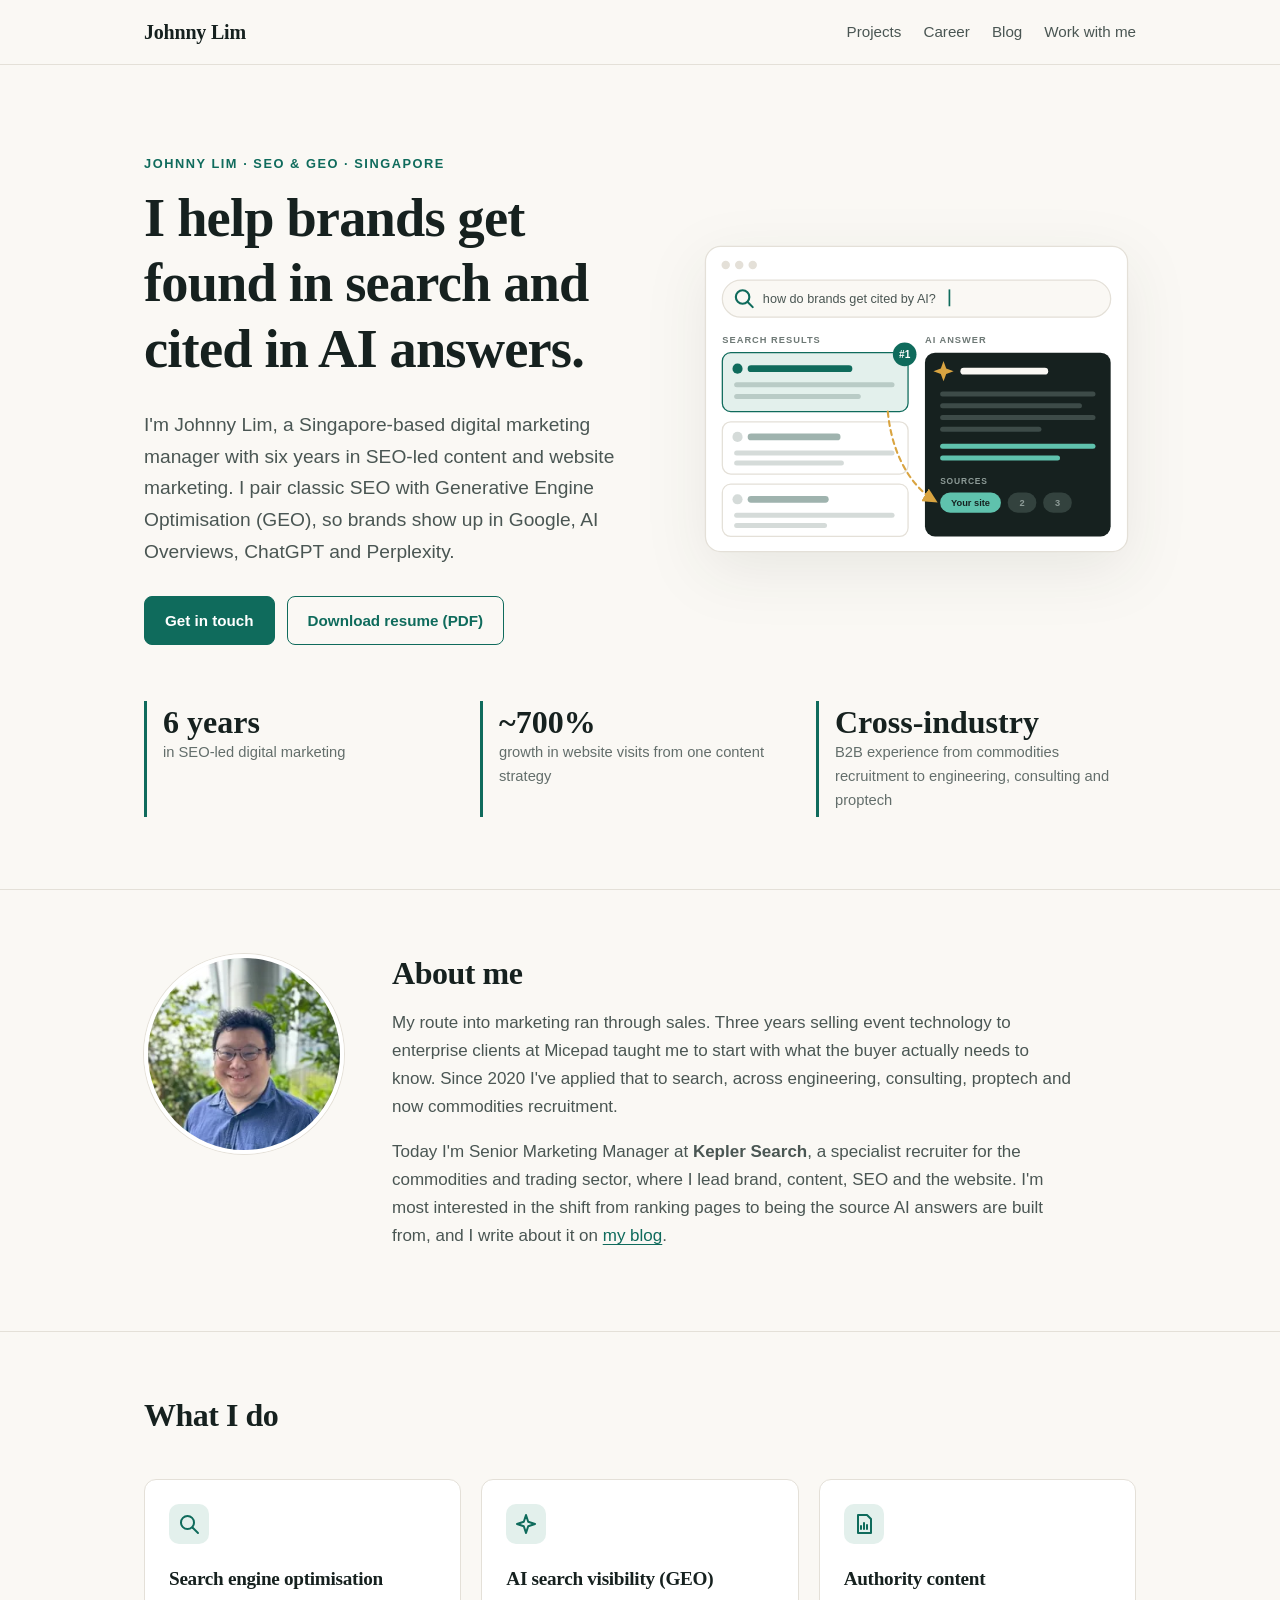
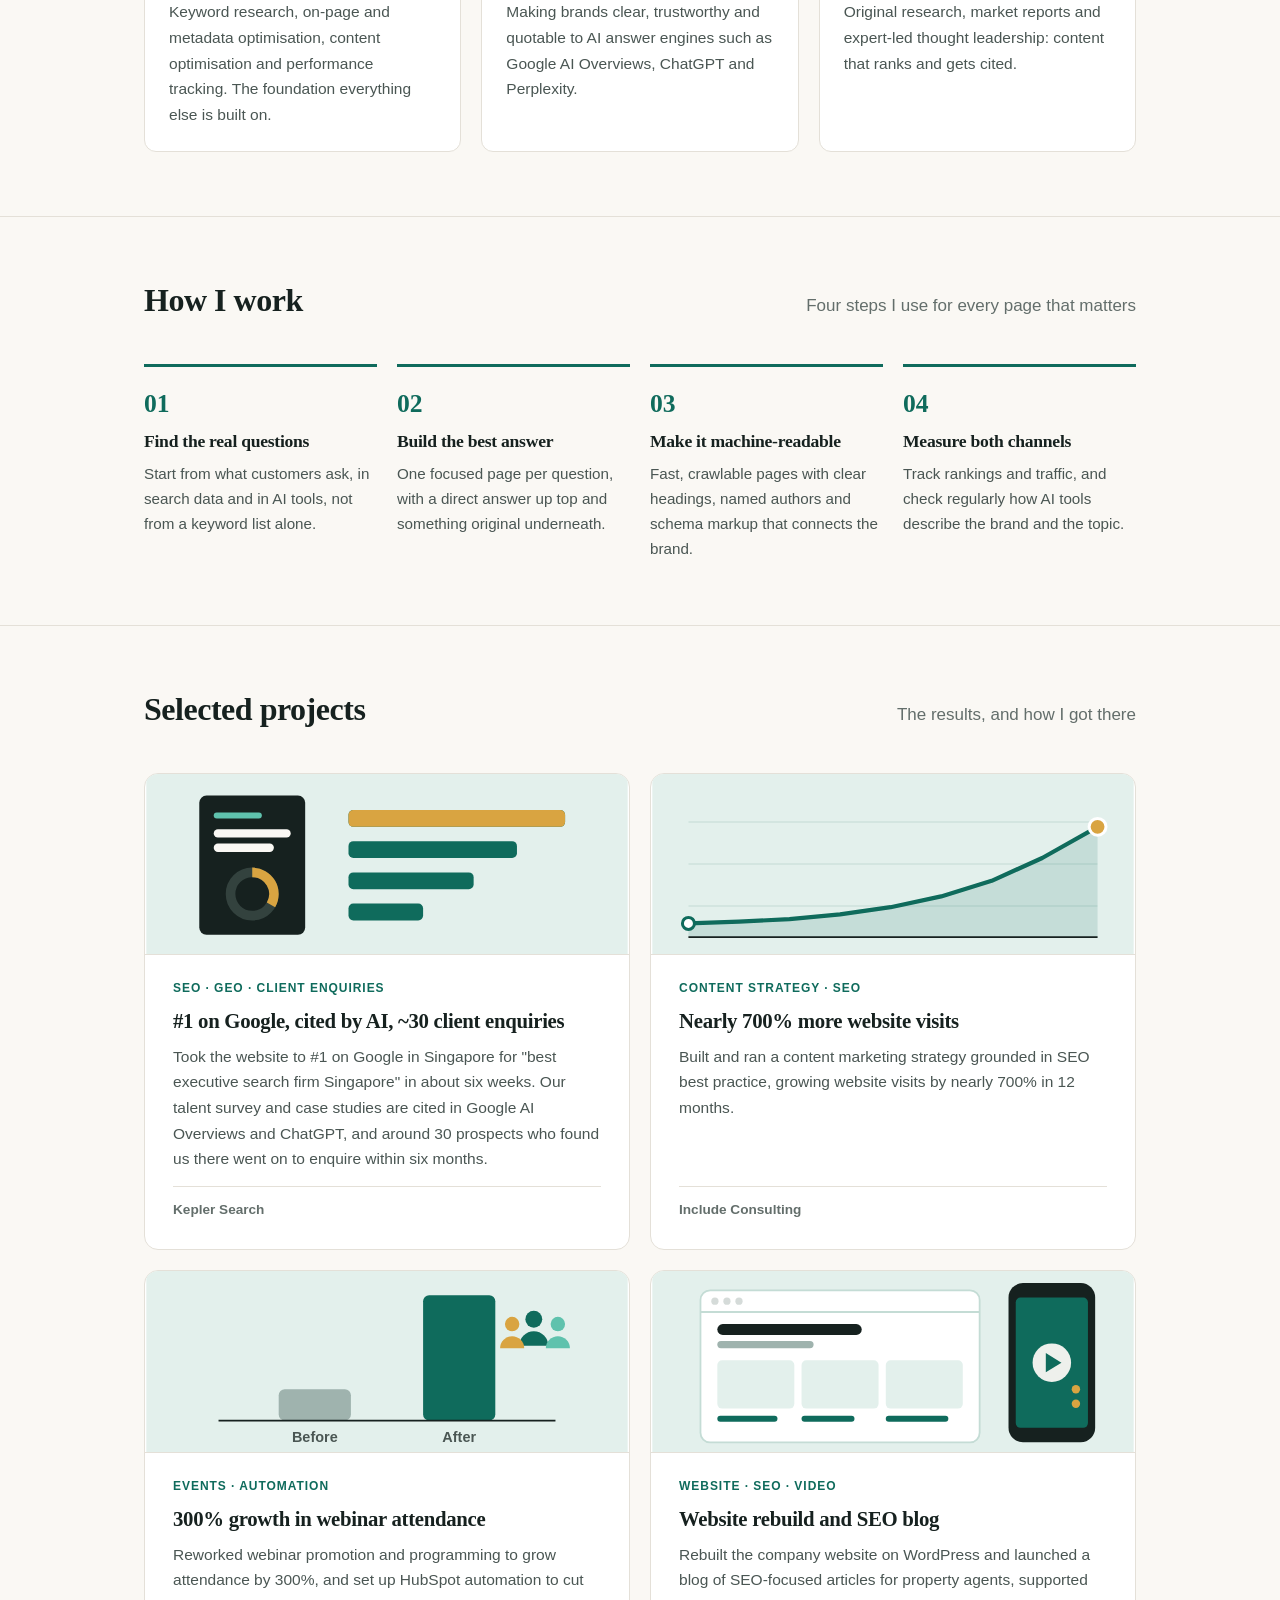
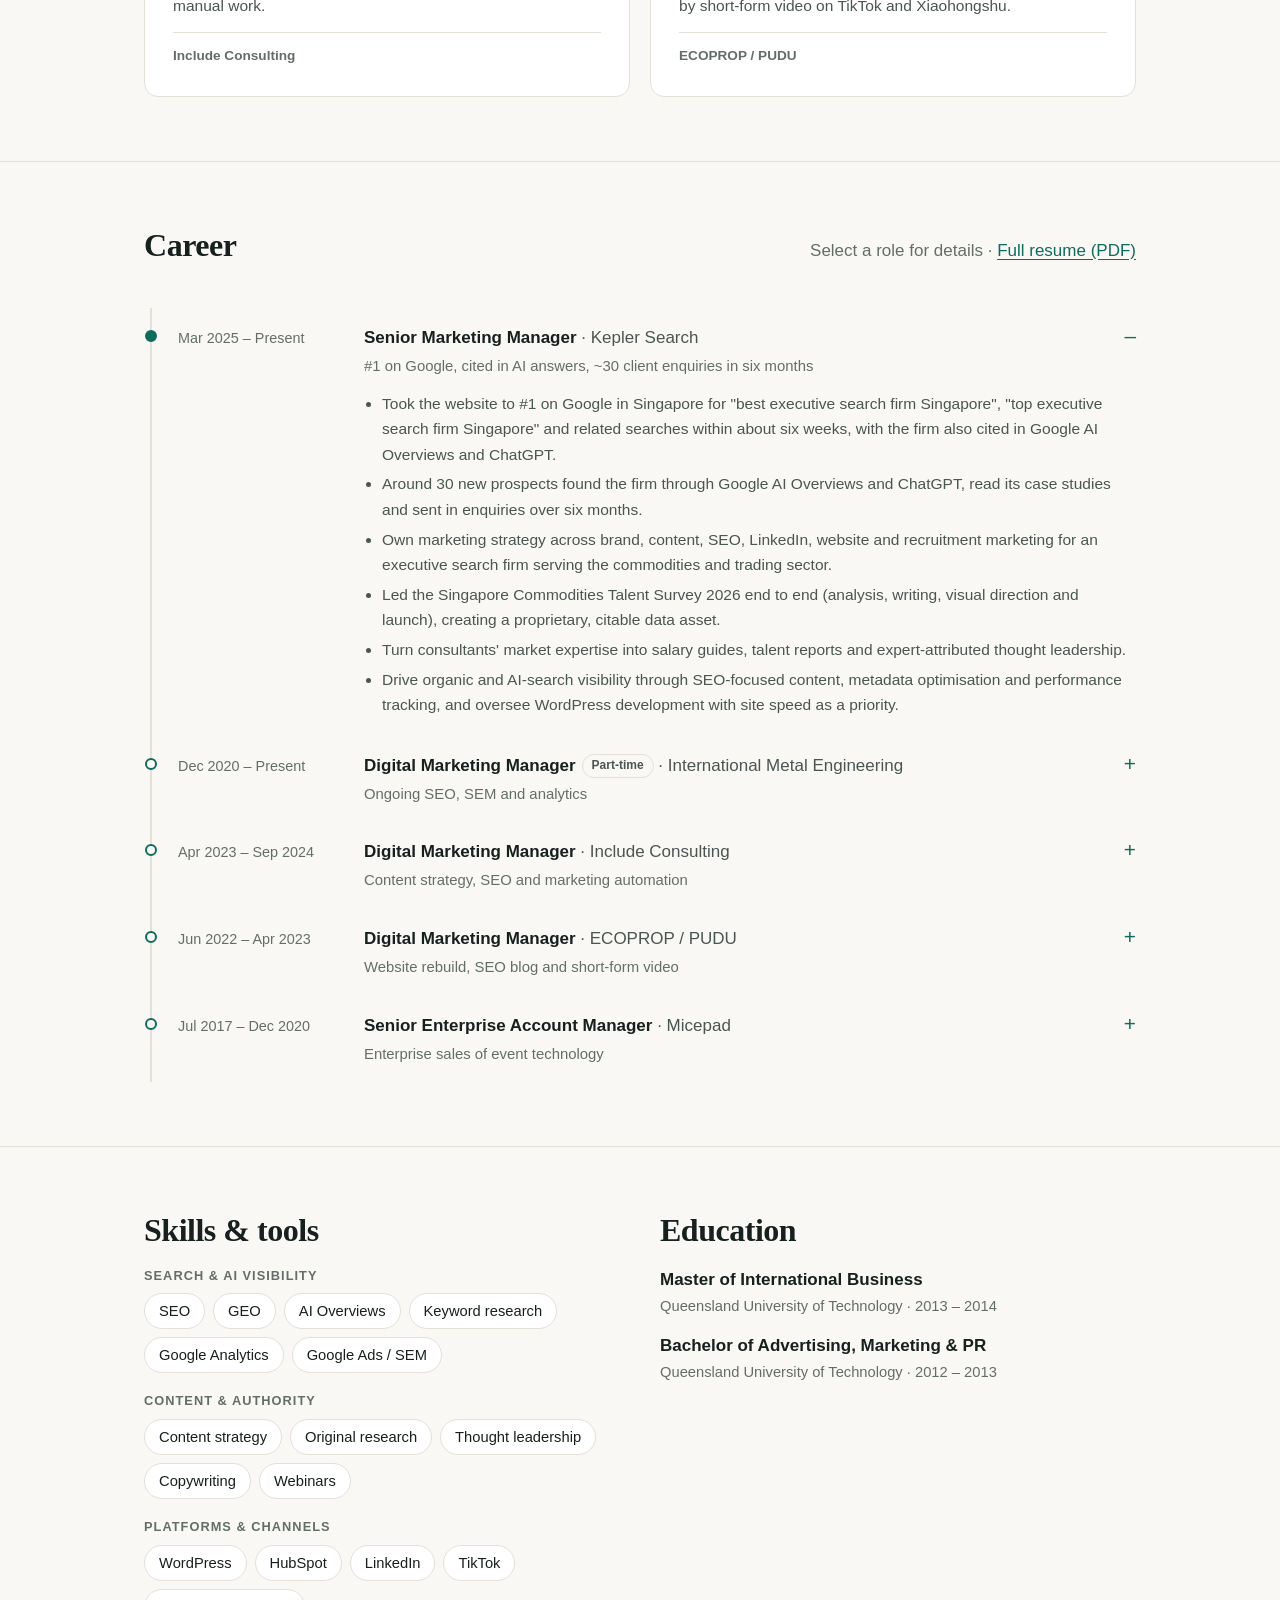
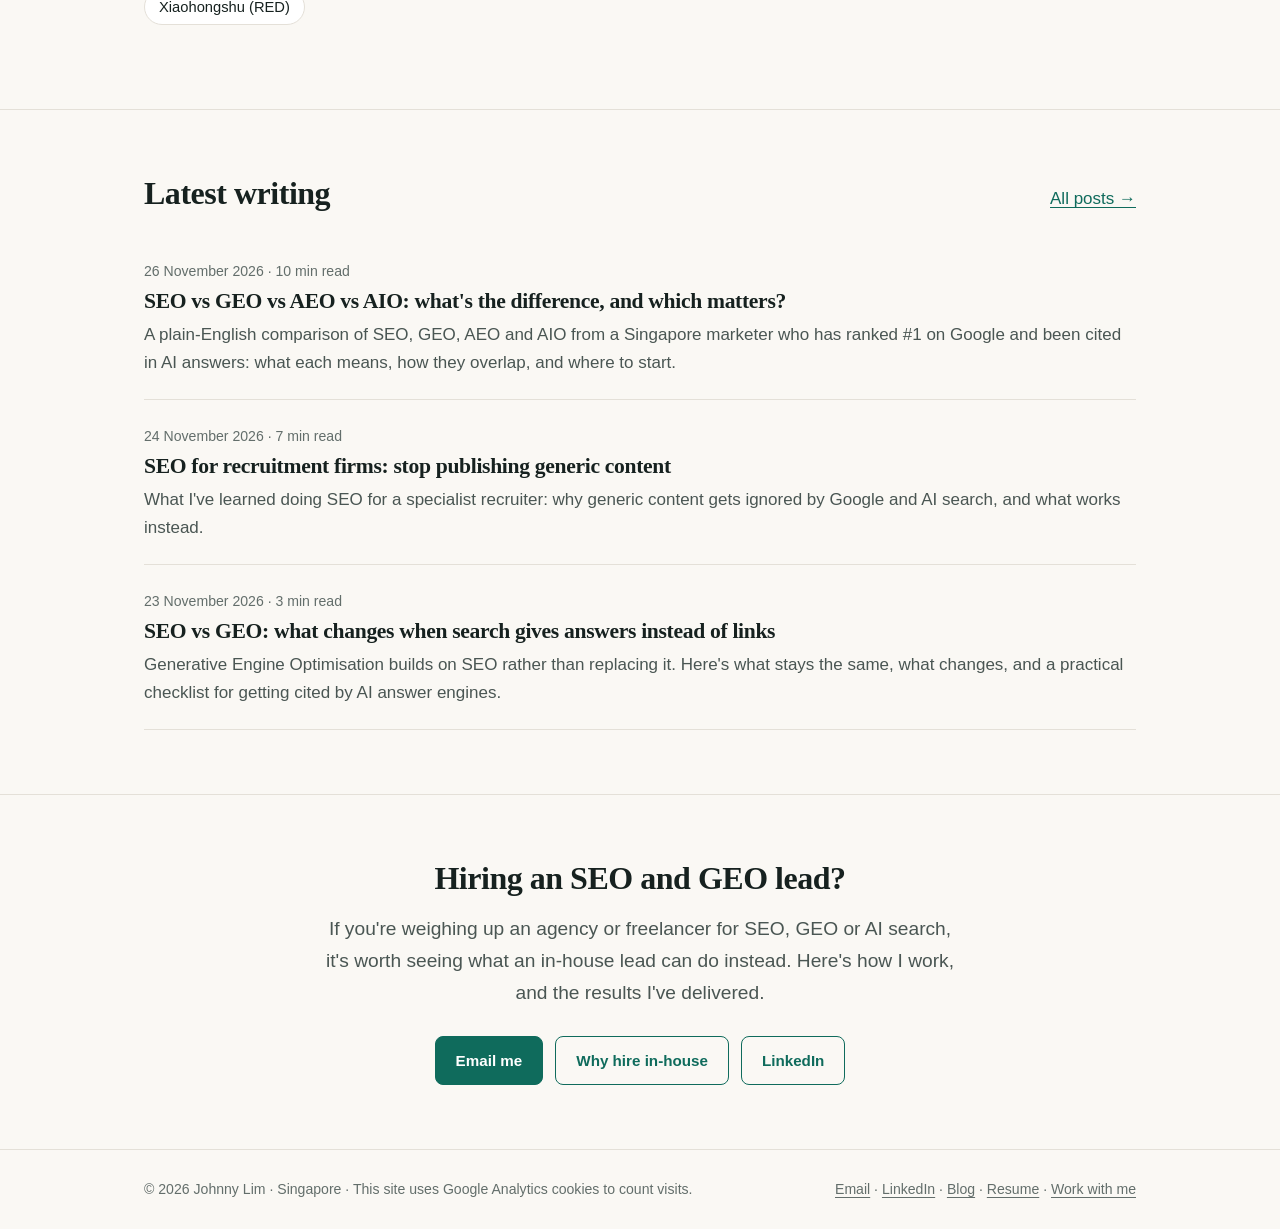
==== index.html @ 2b45eb6f "Say 'website' instead of 'homepage' for the #1 ranking result Home (Selected projects card and Keple" ====
<!doctype html>
<html lang="en-SG">
<head>
<meta charset="utf-8">
<meta name="google-site-verification" content="Oqvjl5OxRUbCCMYR-ha3i_yuzgqDjtYHIVOAgyw3mAI">
<meta name="viewport" content="width=device-width, initial-scale=1">
<title>Johnny Lim – SEO &amp; GEO Marketing Manager, Singapore</title>
<meta name="description" content="Johnny Lim is a Singapore-based digital marketing manager specialising in SEO and Generative Engine Optimisation (GEO) – helping brands get found in Google and cited by AI answer engines.">
<link rel="canonical" href="https://johnnylimsg.github.io/">
<meta name="author" content="Johnny Lim">
<meta property="og:type" content="website">
<meta property="og:title" content="Johnny Lim – SEO &amp; GEO Marketing Manager, Singapore">
<meta property="og:description" content="Johnny Lim is a Singapore-based digital marketing manager specialising in SEO and Generative Engine Optimisation (GEO) – helping brands get found in Google and cited by AI answer engines.">
<meta property="og:url" content="https://johnnylimsg.github.io/">
<meta property="og:image" content="https://johnnylimsg.github.io/assets/og-image.png">
<meta property="og:site_name" content="Johnny Lim">
<meta name="twitter:card" content="summary_large_image">
<link rel="icon" href="assets/favicon.svg" type="image/svg+xml">
<link rel="stylesheet" href="assets/styles.css">
<script async src="https://www.googletagmanager.com/gtag/js?id=G-6NB24EQ7NC"></script>
<script>
  window.dataLayer = window.dataLayer || [];
  function gtag(){dataLayer.push(arguments);}
  gtag('js', new Date());
  gtag('config', 'G-6NB24EQ7NC');
</script>
<script type="application/ld+json">{
 "@context": "https://schema.org",
 "@type": "WebSite",
 "@id": "https://johnnylimsg.github.io/#website",
 "url": "https://johnnylimsg.github.io/",
 "name": "Johnny Lim",
 "publisher": {
  "@id": "https://johnnylimsg.github.io/#person"
 },
 "inLanguage": "en-SG"
}</script>
<script type="application/ld+json">{
 "@context": "https://schema.org",
 "@type": "ProfilePage",
 "@id": "https://johnnylimsg.github.io/#profilepage",
 "url": "https://johnnylimsg.github.io/",
 "name": "Johnny Lim – SEO & GEO Marketing Manager, Singapore",
 "dateCreated": "2026-11-23T09:00:00+08:00",
 "dateModified": "2026-11-26T16:18:25+08:00",
 "mainEntity": {
  "@type": "Person",
  "@id": "https://johnnylimsg.github.io/#person",
  "name": "Johnny Lim",
  "url": "https://johnnylimsg.github.io/",
  "email": "mailto:yuantenglim@gmail.com",
  "image": "https://johnnylimsg.github.io/assets/img/johnny-lim.jpg",
  "jobTitle": "Senior Marketing Manager",
  "description": "Singapore-based digital marketing manager specialising in SEO and Generative Engine Optimisation (GEO), helping brands rank in Google and get cited in AI answers.",
  "worksFor": {
   "@type": "Organization",
   "name": "Kepler Search"
  },
  "address": {
   "@type": "PostalAddress",
   "addressLocality": "Singapore",
   "addressCountry": "SG"
  },
  "alumniOf": {
   "@type": "CollegeOrUniversity",
   "name": "Queensland University of Technology"
  },
  "knowsAbout": [
   "Search engine optimisation",
   "Generative Engine Optimisation (GEO)",
   "Answer Engine Optimisation (AEO)",
   "AI search optimisation (AIO)",
   "Google AI Overviews",
   "Digital marketing",
   "Content strategy",
   "Original research",
   "Technical SEO",
   "WordPress",
   "HubSpot",
   "Google Ads"
  ],
  "sameAs": [
   "https://www.linkedin.com/in/johnny-lim-58348558/"
  ],
  "hasOccupation": {
   "@type": "Occupation",
   "name": "Digital Marketing Manager (SEO and GEO)",
   "occupationLocation": {
    "@type": "Country",
    "name": "Singapore"
   },
   "skills": "SEO, GEO, AEO, AI search visibility, content strategy, technical SEO"
  }
 }
}</script>
</head>
<body>
<a class="skip" href="#main">Skip to content</a>
<header class="site-header">
 <div class="wrap">
  <a class="brand" href="./">Johnny Lim</a>
  <nav class="nav" aria-label="Main">
   <a href="./#work">Projects</a>
   <a href="./#experience">Career</a>
   <a href="blog/">Blog</a>
   <a href="hire/">Work with me</a>
  </nav>
 </div>
</header>
<main id="main">
<div class="hero">
 <div class="wrap hero-grid">
  <div>
   <p class="eyebrow">Johnny Lim · SEO &amp; GEO · Singapore</p>
   <h1>I help brands get found in search and cited in AI answers.</h1>
   <p class="lede">I'm Johnny Lim, a Singapore-based digital marketing manager with six years in SEO-led content and website marketing. I pair classic SEO with Generative Engine Optimisation (GEO), so brands show up in Google, AI Overviews, ChatGPT and Perplexity.</p>
   <div class="actions">
    <a class="btn primary" href="mailto:yuantenglim@gmail.com">Get in touch</a>
    <a class="btn" href="assets/Johnny_Lim_Resume.pdf">Download resume (PDF)</a>
   </div>
  </div>
  <figure class="hero-art">
   <img src="assets/img/hero-search-to-answer.svg" width="520" height="382" fetchpriority="high" alt="Illustration: a page ranked first in search results is also cited as a source in an AI-generated answer.">
  </figure>
 </div>
 <div class="wrap">
  <dl class="stats">
   <div class="stat"><dt>6 years</dt><dd>in SEO-led digital marketing</dd></div>
   <div class="stat"><dt>~700%</dt><dd>growth in website visits from one content strategy</dd></div>
   <div class="stat"><dt>Cross-industry</dt><dd>B2B experience from commodities recruitment to engineering, consulting and proptech</dd></div>
  </dl>
 </div>
</div>

<section id="about">
 <div class="wrap about">
  <picture>
   <source srcset="assets/img/johnny-lim-224.webp 224w, assets/img/johnny-lim.webp 320w" sizes="(max-width: 800px) 112px, 200px" type="image/webp">
   <img class="about-photo" src="assets/img/johnny-lim.jpg" srcset="assets/img/johnny-lim-224.jpg 224w, assets/img/johnny-lim.jpg 320w" sizes="(max-width: 800px) 112px, 200px" width="320" height="320" loading="lazy" alt="Johnny Lim, digital marketing manager, in Singapore">
  </picture>
  <div>
   <h2>About me</h2>
   <p>My route into marketing ran through sales. Three years selling event technology to enterprise clients at Micepad taught me to start with what the buyer actually needs to know. Since 2020 I've applied that to search, across engineering, consulting, proptech and now commodities recruitment.</p>
   <p>Today I'm Senior Marketing Manager at <strong>Kepler Search</strong>, a specialist recruiter for the commodities and trading sector, where I lead brand, content, SEO and the website. I'm most interested in the shift from ranking pages to being the source AI answers are built from, and I write about it on <a href="blog/">my blog</a>.</p>
  </div>
 </div>
</section>

<section id="what-i-do">
 <div class="wrap">
  <div class="section-head"><h2>What I do</h2></div>
  <div class="cards">
   <div class="card">
    <svg class="icon" viewBox="0 0 24 24" aria-hidden="true"><circle cx="10.5" cy="10.5" r="6.5"/><path d="M15.5 15.5 21 21"/></svg>
    <h3>Search engine optimisation</h3><p>Keyword research, on-page and metadata optimisation, content optimisation and performance tracking. The foundation everything else is built on.</p></div>
   <div class="card">
    <svg class="icon" viewBox="0 0 24 24" aria-hidden="true"><path d="M12 3l2.2 6.8L21 12l-6.8 2.2L12 21l-2.2-6.8L3 12l6.8-2.2z"/></svg>
    <h3>AI search visibility (GEO)</h3><p>Making brands clear, trustworthy and quotable to AI answer engines such as Google AI Overviews, ChatGPT and Perplexity.</p></div>
   <div class="card">
    <svg class="icon" viewBox="0 0 24 24" aria-hidden="true"><path d="M6 3h9l4 4v14H6z"/><path d="M9 17v-3M12 17v-6M15 17v-4"/></svg>
    <h3>Authority content</h3><p>Original research, market reports and expert-led thought leadership: content that ranks and gets cited.</p></div>
  </div>
 </div>
</section>

<section id="approach">
 <div class="wrap">
  <div class="section-head"><h2>How I work</h2><p>Four steps I use for every page that matters</p></div>
  <ol class="steps">
   <li><h3>Find the real questions</h3><p>Start from what customers ask, in search data and in AI tools, not from a keyword list alone.</p></li>
   <li><h3>Build the best answer</h3><p>One focused page per question, with a direct answer up top and something original underneath.</p></li>
   <li><h3>Make it machine-readable</h3><p>Fast, crawlable pages with clear headings, named authors and schema markup that connects the brand.</p></li>
   <li><h3>Measure both channels</h3><p>Track rankings and traffic, and check regularly how AI tools describe the brand and the topic.</p></li>
  </ol>
 </div>
</section>

<section id="work">
 <div class="wrap">
  <div class="section-head"><h2>Selected projects</h2><p>The results, and how I got there</p></div>
  <div class="work-grid">
   <article class="work">
    <img class="work-art" src="assets/img/work-talent-survey.svg" width="400" height="150" loading="lazy" alt="A research report cover beside a bar chart of results.">
    <div class="work-body">
     <p class="work-tag">SEO · GEO · Client enquiries</p>
     <h3>#1 on Google, cited by AI, ~30 client enquiries</h3>
     <p>Took the website to #1 on Google in Singapore for "best executive search firm Singapore" in about six weeks. Our talent survey and case studies are cited in Google AI Overviews and ChatGPT, and around 30 prospects who found us there went on to enquire within six months.</p>
     <p class="work-org">Kepler Search</p>
    </div>
   </article>
   <article class="work">
    <img class="work-art" src="assets/img/work-traffic-growth.svg" width="400" height="150" loading="lazy" alt="Line chart of website visits rising about eightfold.">
    <div class="work-body">
     <p class="work-tag">Content strategy · SEO</p>
     <h3>Nearly 700% more website visits</h3>
     <p>Built and ran a content marketing strategy grounded in SEO best practice, growing website visits by nearly 700% in 12 months.</p>
     <p class="work-org">Include Consulting</p>
    </div>
   </article>
   <article class="work">
    <img class="work-art" src="assets/img/work-webinars.svg" width="400" height="150" loading="lazy" alt="Bar chart: webinar attendance after the changes is four times the starting level.">
    <div class="work-body">
     <p class="work-tag">Events · Automation</p>
     <h3>300% growth in webinar attendance</h3>
     <p>Reworked webinar promotion and programming to grow attendance by 300%, and set up HubSpot automation to cut manual work.</p>
     <p class="work-org">Include Consulting</p>
    </div>
   </article>
   <article class="work">
    <img class="work-art" src="assets/img/work-website-rebuild.svg" width="400" height="150" loading="lazy" alt="A rebuilt website with a blog grid, next to a phone playing a short-form video.">
    <div class="work-body">
     <p class="work-tag">Website · SEO · Video</p>
     <h3>Website rebuild and SEO blog</h3>
     <p>Rebuilt the company website on WordPress and launched a blog of SEO-focused articles for property agents, supported by short-form video on TikTok and Xiaohongshu.</p>
     <p class="work-org">ECOPROP / PUDU</p>
    </div>
   </article>
  </div>
 </div>
</section>

<section id="experience">
 <div class="wrap">
  <div class="section-head"><h2>Career</h2><p>Select a role for details · <a href="assets/Johnny_Lim_Resume.pdf">Full resume (PDF)</a></p></div>
  <div class="timeline">
   <details class="role" open>
    <summary><span class="when">Mar 2025 – Present</span><span class="what"><strong>Senior Marketing Manager</strong><span class="org"> · Kepler Search</span><span class="sum">#1 on Google, cited in AI answers, ~30 client enquiries in six months</span></span></summary>
    <ul><li>Took the website to #1 on Google in Singapore for "best executive search firm Singapore", "top executive search firm Singapore" and related searches within about six weeks, with the firm also cited in Google AI Overviews and ChatGPT.</li><li>Around 30 new prospects found the firm through Google AI Overviews and ChatGPT, read its case studies and sent in enquiries over six months.</li><li>Own marketing strategy across brand, content, SEO, LinkedIn, website and recruitment marketing for an executive search firm serving the commodities and trading sector.</li><li>Led the Singapore Commodities Talent Survey 2026 end to end (analysis, writing, visual direction and launch), creating a proprietary, citable data asset.</li><li>Turn consultants' market expertise into salary guides, talent reports and expert-attributed thought leadership.</li><li>Drive organic and AI-search visibility through SEO-focused content, metadata optimisation and performance tracking, and oversee WordPress development with site speed as a priority.</li></ul>
   </details>
   <details class="role">
    <summary><span class="when">Dec 2020 – Present</span><span class="what"><strong>Digital Marketing Manager</strong><span class="pill">Part-time</span><span class="org"> · International Metal Engineering</span><span class="sum">Ongoing SEO, SEM and analytics</span></span></summary>
    <ul><li>Manage SEO and SEM, including keyword research and ongoing website content updates.</li><li>Report on website and campaign performance in Google Analytics, and run social media, newsletters and product brochures.</li></ul>
   </details>
   <details class="role">
    <summary><span class="when">Apr 2023 – Sep 2024</span><span class="what"><strong>Digital Marketing Manager</strong><span class="org"> · Include Consulting</span><span class="sum">Content strategy, SEO and marketing automation</span></span></summary>
    <ul><li>Built a content marketing strategy that increased website visits by nearly 700% in 12 months.</li><li>Applied SEO best practice to lift organic rankings, and implemented HubSpot automation to cut manual work.</li><li>Grew webinar attendance by 300%.</li></ul>
   </details>
   <details class="role">
    <summary><span class="when">Jun 2022 – Apr 2023</span><span class="what"><strong>Digital Marketing Manager</strong><span class="org"> · ECOPROP / PUDU</span><span class="sum">Website rebuild, SEO blog and short-form video</span></span></summary>
    <ul><li>Rebuilt the website on WordPress and launched an SEO-focused blog for property agents.</li><li>Produced short-form video for TikTok, Facebook and Xiaohongshu (RED), set quarterly objectives and reported on results.</li></ul>
   </details>
   <details class="role">
    <summary><span class="when">Jul 2017 – Dec 2020</span><span class="what"><strong>Senior Enterprise Account Manager</strong><span class="org"> · Micepad</span><span class="sum">Enterprise sales of event technology</span></span></summary>
    <ul><li>Sold event technology to enterprise clients: identifying decision-makers, advising on solutions and negotiating contracts.</li></ul>
   </details>
  </div>
 </div>
</section>

<section id="skills">
 <div class="wrap two-col">
  <div>
   <h2>Skills &amp; tools</h2>
   <h3 class="chip-label">Search &amp; AI visibility</h3>
   <ul class="chips"><li>SEO</li><li>GEO</li><li>AI Overviews</li><li>Keyword research</li><li>Google Analytics</li><li>Google Ads / SEM</li></ul>
   <h3 class="chip-label">Content &amp; authority</h3>
   <ul class="chips"><li>Content strategy</li><li>Original research</li><li>Thought leadership</li><li>Copywriting</li><li>Webinars</li></ul>
   <h3 class="chip-label">Platforms &amp; channels</h3>
   <ul class="chips"><li>WordPress</li><li>HubSpot</li><li>LinkedIn</li><li>TikTok</li><li>Xiaohongshu (RED)</li></ul>
  </div>
  <div class="edu">
   <h2>Education</h2>
   <p><strong>Master of International Business</strong><span>Queensland University of Technology · 2013 – 2014</span></p>
   <p><strong>Bachelor of Advertising, Marketing &amp; PR</strong><span>Queensland University of Technology · 2012 – 2013</span></p>
  </div>
 </div>
</section>

<section id="writing">
 <div class="wrap">
  <div class="section-head"><h2>Latest writing</h2><p><a href="blog/">All posts →</a></p></div>
  <ul class="posts">
  <li>
   <span class="meta"><time datetime="2026-11-26">26 November 2026</time> · 10 min read</span>
   <h3><a href="blog/seo-vs-geo-vs-aeo-vs-aio/">SEO vs GEO vs AEO vs AIO: what's the difference, and which matters?</a></h3>
   <p>A plain-English comparison of SEO, GEO, AEO and AIO from a Singapore marketer who has ranked #1 on Google and been cited in AI answers: what each means, how they overlap, and where to start.</p>
  </li>
  <li>
   <span class="meta"><time datetime="2026-11-24">24 November 2026</time> · 7 min read</span>
   <h3><a href="blog/seo-for-recruitment-firms/">SEO for recruitment firms: stop publishing generic content</a></h3>
   <p>What I've learned doing SEO for a specialist recruiter: why generic content gets ignored by Google and AI search, and what works instead.</p>
  </li>
  <li>
   <span class="meta"><time datetime="2026-11-23">23 November 2026</time> · 3 min read</span>
   <h3><a href="blog/seo-vs-geo/">SEO vs GEO: what changes when search gives answers instead of links</a></h3>
   <p>Generative Engine Optimisation builds on SEO rather than replacing it. Here's what stays the same, what changes, and a practical checklist for getting cited by AI answer engines.</p>
  </li>
  </ul>
 </div>
</section>

<section id="contact" class="contact">
 <div class="wrap">
  <h2>Hiring an SEO and GEO lead?</h2>
  <p class="lede">If you're weighing up an agency or freelancer for SEO, GEO or AI search, it's worth seeing what an in-house lead can do instead. Here's how I work, and the results I've delivered.</p>
  <div class="actions">
   <a class="btn primary" href="mailto:yuantenglim@gmail.com">Email me</a>
   <a class="btn" href="hire/">Why hire in-house</a>
   <a class="btn" href="https://www.linkedin.com/in/johnny-lim-58348558/" rel="me">LinkedIn</a>
  </div>
 </div>
</section>
</main>
<footer class="site-footer">
 <div class="wrap">
  <span>© 2026 Johnny Lim · Singapore · This site uses Google Analytics cookies to count visits.</span>
  <span><a href="mailto:yuantenglim@gmail.com">Email</a> · <a href="https://www.linkedin.com/in/johnny-lim-58348558/" rel="me">LinkedIn</a> · <a href="blog/">Blog</a> · <a href="assets/Johnny_Lim_Resume.pdf">Resume</a> · <a href="hire/">Work with me</a></span>
 </div>
</footer>
</body>
</html>
---- assets/styles.css ----
/* Johnny Lim — site styles. No external fonts or frameworks, for speed. */
:root {
  --ink: #16211f;
  --ink-soft: #4a5653;
  --muted: #636e6b;
  --paper: #faf8f4;
  --card: #ffffff;
  --line: #e4e0d8;
  --accent: #0f6b5c;
  --accent-soft: #e3f0ec;
  --serif: "Iowan Old Style", "Palatino Linotype", Palatino, Georgia, "Times New Roman", serif;
  --sans: -apple-system, BlinkMacSystemFont, "Segoe UI", Roboto, "Helvetica Neue", Arial, sans-serif;
  --wrap: 1040px;
  --read: 700px;
}

*, *::before, *::after { box-sizing: border-box; }
html { -webkit-text-size-adjust: 100%; }
body {
  margin: 0; background: var(--paper); color: var(--ink);
  font: 17px/1.65 var(--sans);
}
img { max-width: 100%; height: auto; }
a { color: var(--accent); text-underline-offset: 3px; }
a:hover { text-decoration-thickness: 2px; }
:focus-visible { outline: 3px solid var(--accent); outline-offset: 2px; border-radius: 4px; }

.wrap { max-width: var(--wrap); margin: 0 auto; padding: 0 24px; }
.skip { position: absolute; left: -999px; }
.skip:focus { left: 12px; top: 12px; background: var(--card); padding: 8px 12px; z-index: 10; }

/* Header */
.site-header { position: sticky; top: 0; z-index: 5; border-bottom: 1px solid var(--line); background: rgba(250, 248, 244, 0.94); }
html { scroll-padding-top: 76px; }
.site-header .wrap { display: flex; align-items: center; justify-content: space-between; height: 64px; gap: 16px; }
.brand { white-space: nowrap; font-family: var(--serif); font-size: 1.25rem; font-weight: 700; color: var(--ink); text-decoration: none; letter-spacing: -0.01em; }
.nav { display: flex; gap: 22px; font-size: 0.95rem; }
.nav a { color: var(--ink-soft); text-decoration: none; white-space: nowrap; }
.nav a:hover, .nav a[aria-current="page"] { color: var(--accent); }

/* Type */
h1, h2, h3 { font-family: var(--serif); line-height: 1.2; letter-spacing: -0.015em; margin: 0 0 0.5em; }
h1 { font-size: clamp(2.2rem, 5vw, 3.4rem); }
h2 { font-size: clamp(1.6rem, 3vw, 2rem); }
h3 { font-size: 1.2rem; }
.eyebrow { font-size: 0.8rem; font-weight: 600; letter-spacing: 0.12em; text-transform: uppercase; color: var(--accent); margin: 0 0 12px; }
.lede { font-size: 1.2rem; color: var(--ink-soft); max-width: 640px; }

/* Hero */
.hero { padding: 88px 0 72px; }
.hero h1 { max-width: 760px; }
.actions { display: flex; flex-wrap: wrap; gap: 12px; margin-top: 28px; }
.btn {
  display: inline-block; padding: 11px 20px; border-radius: 8px; font-weight: 600; font-size: 0.95rem;
  text-decoration: none; border: 1.5px solid var(--accent); color: var(--accent); background: transparent;
}
.btn.primary { background: var(--accent); color: #fff; }
.btn:hover { text-decoration: none; filter: brightness(0.95); }

/* Sections */
section { padding: 64px 0; border-top: 1px solid var(--line); }
.section-head { display: flex; justify-content: space-between; align-items: baseline; gap: 16px; flex-wrap: wrap; margin-bottom: 28px; }
.section-head p { margin: 0; color: var(--muted); }

.stats { display: grid; grid-template-columns: repeat(3, 1fr); gap: 16px; margin: 56px 0 0; }
.stat { border-left: 3px solid var(--accent); padding: 4px 0 4px 16px; }
.stat dt { font-family: var(--serif); font-size: 2rem; font-weight: 700; line-height: 1.1; }
.stat dd { margin: 0; color: var(--muted); font-size: 0.92rem; }

.cards { display: grid; grid-template-columns: repeat(3, 1fr); gap: 20px; }
.card { background: var(--card); border: 1px solid var(--line); border-radius: 12px; padding: 24px; }
.card .icon { width: 40px; height: 40px; padding: 8px; margin-bottom: 14px; border-radius: 10px; background: var(--accent-soft); fill: none; stroke: var(--accent); stroke-width: 2; stroke-linejoin: round; stroke-linecap: round; }
.card p { margin: 0; color: var(--ink-soft); font-size: 0.97rem; }
.card .tag { display: inline-block; font-size: 0.75rem; font-weight: 700; letter-spacing: 0.08em; text-transform: uppercase; color: var(--accent); background: var(--accent-soft); padding: 3px 8px; border-radius: 4px; margin-bottom: 14px; }

/* Pills */
.pill { display: inline-block; font-size: 0.75rem; font-weight: 600; color: var(--ink-soft); border: 1px solid var(--line); border-radius: 999px; padding: 1px 9px; margin-left: 6px; vertical-align: 2px; font-family: var(--sans); }

.chips { display: flex; flex-wrap: wrap; gap: 8px; list-style: none; padding: 0; margin: 0 0 20px; }
.chip-label { font-family: var(--sans); font-size: 0.8rem; font-weight: 700; letter-spacing: 0.08em; text-transform: uppercase; color: var(--muted); margin: 18px 0 10px; }
.chips li { background: var(--card); border: 1px solid var(--line); border-radius: 999px; padding: 5px 14px; font-size: 0.92rem; }
.two-col { display: grid; grid-template-columns: 1fr 1fr; gap: 40px; }
.edu p { margin: 0 0 14px; }
.edu span { color: var(--muted); font-size: 0.92rem; display: block; }

/* Post lists */
.posts { list-style: none; padding: 0; margin: 0; }
.posts li { padding: 22px 0; border-bottom: 1px solid var(--line); }
.posts li:first-child { padding-top: 0; }
.posts h2, .posts h3 { margin: 4px 0 6px; font-size: 1.35rem; }
.posts h2 a, .posts h3 a { color: var(--ink); text-decoration: none; }
.posts h2 a:hover, .posts h3 a:hover { color: var(--accent); }
.posts p { margin: 0; color: var(--ink-soft); }
.meta { color: var(--muted); font-size: 0.88rem; }

/* Article */
.article { max-width: var(--read); margin: 0 auto; padding: 64px 24px 40px; }
.article header { margin-bottom: 32px; }
.article h1 { font-size: clamp(2rem, 4.5vw, 2.8rem); }
.article h2 { font-size: 1.55rem; margin-top: 1.8em; }
.article h3 { margin-top: 1.4em; }
.article p, .article li { font-size: 1.07rem; }
.article ul, .article ol { padding-left: 22px; }
.article li { margin-bottom: 6px; }
.tldr { background: var(--accent-soft); border-radius: 10px; padding: 18px 22px; margin: 0 0 32px; }
.tldr > strong:first-child { display: block; font-size: 0.8rem; letter-spacing: 0.1em; text-transform: uppercase; color: var(--accent); margin-bottom: 4px; }
.tldr p { margin: 0; }
.author-box { display: flex; gap: 16px; align-items: center; border-top: 1px solid var(--line); margin-top: 48px; padding-top: 24px; }
.author-box picture { flex: none; line-height: 0; }
.author-box .mono { flex: none; object-fit: cover; width: 52px; height: 52px; border-radius: 50%; background: var(--accent); color: #fff; display: grid; place-items: center; font-family: var(--serif); font-weight: 700; }
.author-box p { margin: 0; font-size: 0.95rem; color: var(--ink-soft); }
.back { display: inline-block; margin-bottom: 24px; font-size: 0.92rem; }
.note { border: 2px dashed #d9a441; background: #fff8e8; padding: 14px 18px; border-radius: 8px; font-size: 0.95rem; }

/* Contact + footer */
.contact { text-align: center; }
.contact .lede { margin: 0 auto; }
.contact .actions { justify-content: center; }
.site-footer { border-top: 1px solid var(--line); padding: 28px 0; color: var(--muted); font-size: 0.88rem; }
.site-footer .wrap { display: flex; justify-content: space-between; gap: 16px; flex-wrap: wrap; }
.site-footer a { color: var(--muted); }

@media (max-width: 800px) {
  body { font-size: 16px; }
  .hero { padding: 56px 0 48px; }
  .cards, .stats, .two-col { grid-template-columns: 1fr; }
  .stats { gap: 20px; }
  section { padding: 48px 0; }
  .nav { gap: 14px; }
}
@media (max-width: 420px) {
  .site-header .wrap { padding: 0 16px; }
  .brand { font-size: 1.05rem; }
  .nav { gap: 11px; font-size: 0.85rem; }
}
@media print {
  .site-header, .site-footer, .actions { display: none; }
  body { background: #fff; }
}

/* Selected work */
.work-grid { display: grid; grid-template-columns: repeat(2, 1fr); gap: 20px; }
.work { background: var(--card); border: 1px solid var(--line); border-radius: 14px; overflow: hidden; display: flex; flex-direction: column; }
.work-art { display: block; width: 100%; height: auto; aspect-ratio: 400 / 150; border-bottom: 1px solid var(--line); }
.work-body { padding: 24px 28px 28px; display: flex; flex-direction: column; flex: 1; }
.work h3 { font-size: 1.3rem; margin-bottom: 10px; }
.work p { margin: 0 0 14px; color: var(--ink-soft); font-size: 0.97rem; }
.work .work-tag { font-size: 0.75rem; font-weight: 700; letter-spacing: 0.08em; text-transform: uppercase; color: var(--accent); margin-bottom: 10px; }
.work .work-org { margin: auto 0 0; padding-top: 12px; border-top: 1px solid var(--line); font-size: 0.85rem; font-weight: 600; color: var(--muted); }

/* Compact career timeline */
.timeline { border-left: 2px solid var(--line); margin-left: 6px; }
.role { position: relative; padding-left: 26px; }
.role::before { content: ""; position: absolute; left: -7px; top: 22px; width: 12px; height: 12px; border-radius: 50%; background: var(--paper); border: 2px solid var(--accent); }
.role[open]::before, .role:first-child::before { background: var(--accent); }
.role summary { list-style: none; cursor: pointer; display: grid; grid-template-columns: 170px 1fr auto; gap: 16px; padding: 16px 0; align-items: baseline; }
.role summary::-webkit-details-marker { display: none; }
.role summary::after { content: "+"; font-size: 1.3rem; color: var(--accent); line-height: 1; }
.role[open] summary::after { content: "–"; }
.role .when { color: var(--muted); font-size: 0.9rem; }
.role .org { color: var(--ink-soft); }
.role .sum { display: block; color: var(--muted); font-size: 0.93rem; margin-top: 2px; }
.role summary:hover strong { color: var(--accent); }
.role ul { margin: -4px 0 18px; padding-left: calc(170px + 34px); color: var(--ink-soft); font-size: 0.97rem; }
.role li { margin-bottom: 4px; }
@media (max-width: 800px) {
  .work-grid { grid-template-columns: 1fr; }
  .role summary { grid-template-columns: 1fr auto; gap: 2px 12px; }
  .role .when { grid-column: 1; }
  .role .what { grid-column: 1; }
  .role summary::after { grid-column: 2; grid-row: 1 / span 2; align-self: center; }
  .role ul { padding-left: 20px; }
}

/* Hero with illustration */
.hero-grid { display: grid; grid-template-columns: 1.15fr 1fr; gap: 48px; align-items: center; }
.hero-art { margin: 0; }
.hero-art img { display: block; width: 100%; filter: drop-shadow(0 18px 30px rgba(22, 33, 31, 0.08)); }

/* About */
.about { display: grid; grid-template-columns: 200px 1fr; gap: 48px; align-items: start; }
.about p { color: var(--ink-soft); max-width: 680px; }
.about-photo { display: block; width: 200px; height: 200px; border-radius: 50%; object-fit: cover; border: 4px solid var(--card); box-shadow: 0 0 0 1px var(--line); }
.about-mono { display: grid; place-items: center; background: var(--accent); color: #fff; font-family: var(--serif); font-size: 4rem; font-weight: 700; }

/* How I work */
.steps { list-style: none; padding: 0; margin: 0; display: grid; grid-template-columns: repeat(4, 1fr); gap: 20px; counter-reset: step; }
.steps li { counter-increment: step; border-top: 3px solid var(--accent); padding-top: 16px; }
.steps li::before { content: "0" counter(step); display: block; font-family: var(--serif); font-size: 1.6rem; font-weight: 700; color: var(--accent); margin-bottom: 6px; }
.steps h3 { font-size: 1.1rem; }
.steps p { margin: 0; color: var(--ink-soft); font-size: 0.95rem; }

/* Article figure */
.figure { margin: 32px 0; }
.figure img { display: block; width: 100%; border: 1px solid var(--line); border-radius: 14px; }
.figure figcaption { margin-top: 10px; font-size: 0.9rem; color: var(--muted); }

@media (max-width: 900px) {
  .steps { grid-template-columns: repeat(2, 1fr); gap: 28px 20px; }
}
@media (max-width: 800px) {
  .hero-grid { grid-template-columns: 1fr; gap: 32px; }
  .hero-art { max-width: 460px; }
  .about { grid-template-columns: 1fr; gap: 20px; }
  .about-photo { width: 112px; height: 112px; }
  .about-mono { font-size: 2.4rem; }
  .work-body { padding: 20px 22px 24px; }
}
@media (max-width: 480px) {
  .steps { grid-template-columns: 1fr; }
}

/* Utility */
.hero-compact { padding-bottom: 40px; }
.narrow { max-width: 760px; }
.article li ul { margin-top: 8px; }

/* Hire page */
.narrow h2 { margin-top: 1.6em; }
.narrow > .tldr + h2 { margin-top: 0.4em; }
.narrow p, .narrow li { color: var(--ink-soft); }
.narrow li { margin-bottom: 6px; }
.proof { list-style: none; padding: 0; margin: 0 0 16px; }
.proof li { border-left: 3px solid var(--accent); padding: 4px 0 4px 14px; margin-bottom: 12px; }
.proof strong { color: var(--ink); }
.cta-box { margin-top: 48px; padding: 28px; border: 1px solid var(--line); border-radius: 14px; background: var(--card); text-align: center; }
.cta-box h2 { margin-top: 0; }
.cta-box .actions { justify-content: center; margin-top: 16px; }
@media (max-width: 380px) {
  .site-header .wrap { padding: 0 12px; gap: 10px; }
  .brand { font-size: 0.98rem; }
  .nav { gap: 9px; font-size: 0.8rem; }
}
@media (max-width: 340px) {
  .nav { gap: 7px; font-size: 0.76rem; }
  .brand { font-size: 0.92rem; }
}

/* Article tables and sources */
.table-wrap { overflow-x: auto; margin: 8px 0 28px; border: 1px solid var(--line); border-radius: 12px; background: var(--card); }
.article table { width: 100%; border-collapse: collapse; font-size: 0.95rem; min-width: 560px; }
.article th, .article td { text-align: left; vertical-align: top; padding: 12px 14px; border-bottom: 1px solid var(--line); }
.article thead th { font-size: 0.78rem; letter-spacing: 0.08em; text-transform: uppercase; color: var(--muted); background: var(--paper); }
.article tbody th { font-family: var(--serif); font-size: 1.05rem; color: var(--accent); white-space: nowrap; }
.article tbody tr:last-child th, .article tbody tr:last-child td { border-bottom: 0; }
.sources li { font-size: 0.95rem; color: var(--ink-soft); }
@media (max-width: 600px) {
  .table-wrap { overflow: visible; border: 0; background: none; }
  .article table, .article tbody, .article tr, .article th, .article td { display: block; min-width: 0; }
  .article thead { display: none; }
  .article tbody tr { background: var(--card); border: 1px solid var(--line); border-radius: 12px; padding: 14px 16px; margin-bottom: 12px; }
  .article tbody th, .article td { padding: 0; border: 0; }
  .article tbody th { margin-bottom: 8px; font-size: 1.2rem; }
  .article td { margin-top: 8px; }
  .article td::before { content: attr(data-label); display: block; font-size: 0.72rem; font-weight: 700; letter-spacing: 0.08em; text-transform: uppercase; color: var(--muted); }
}
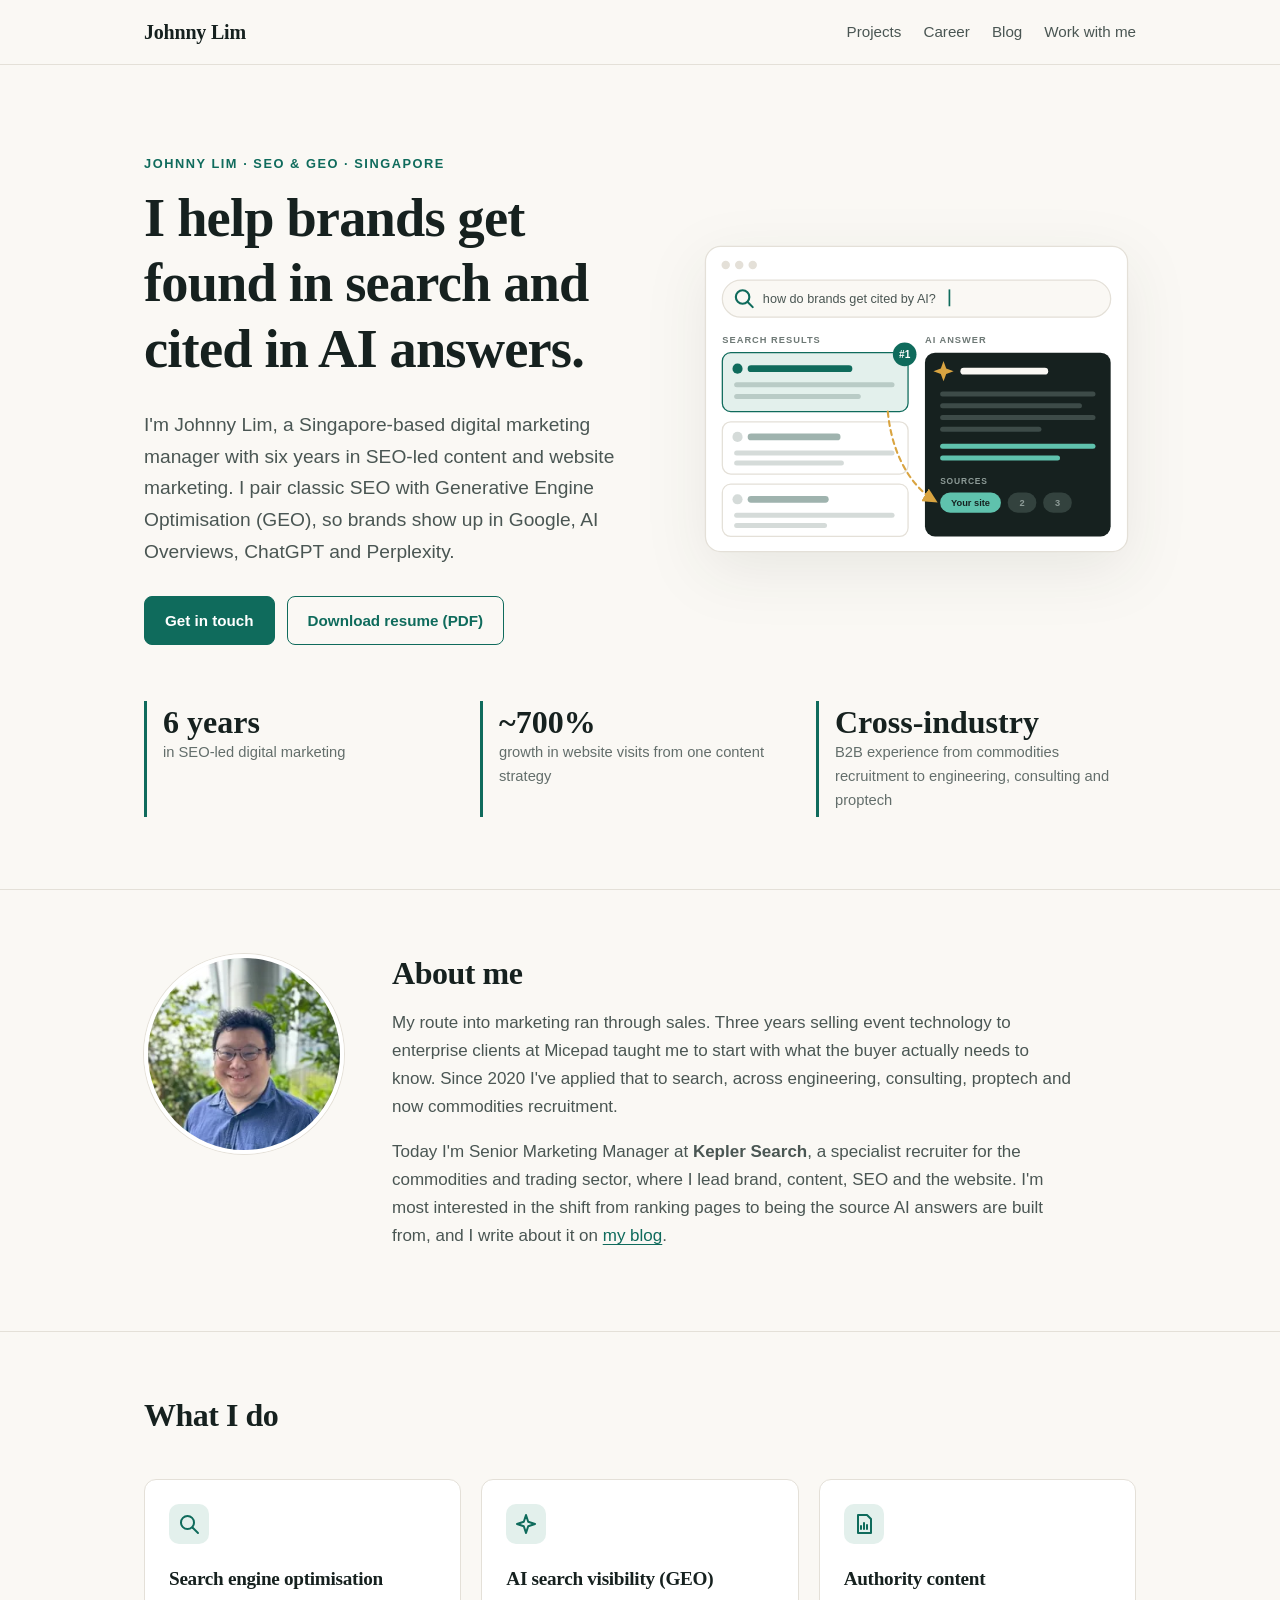
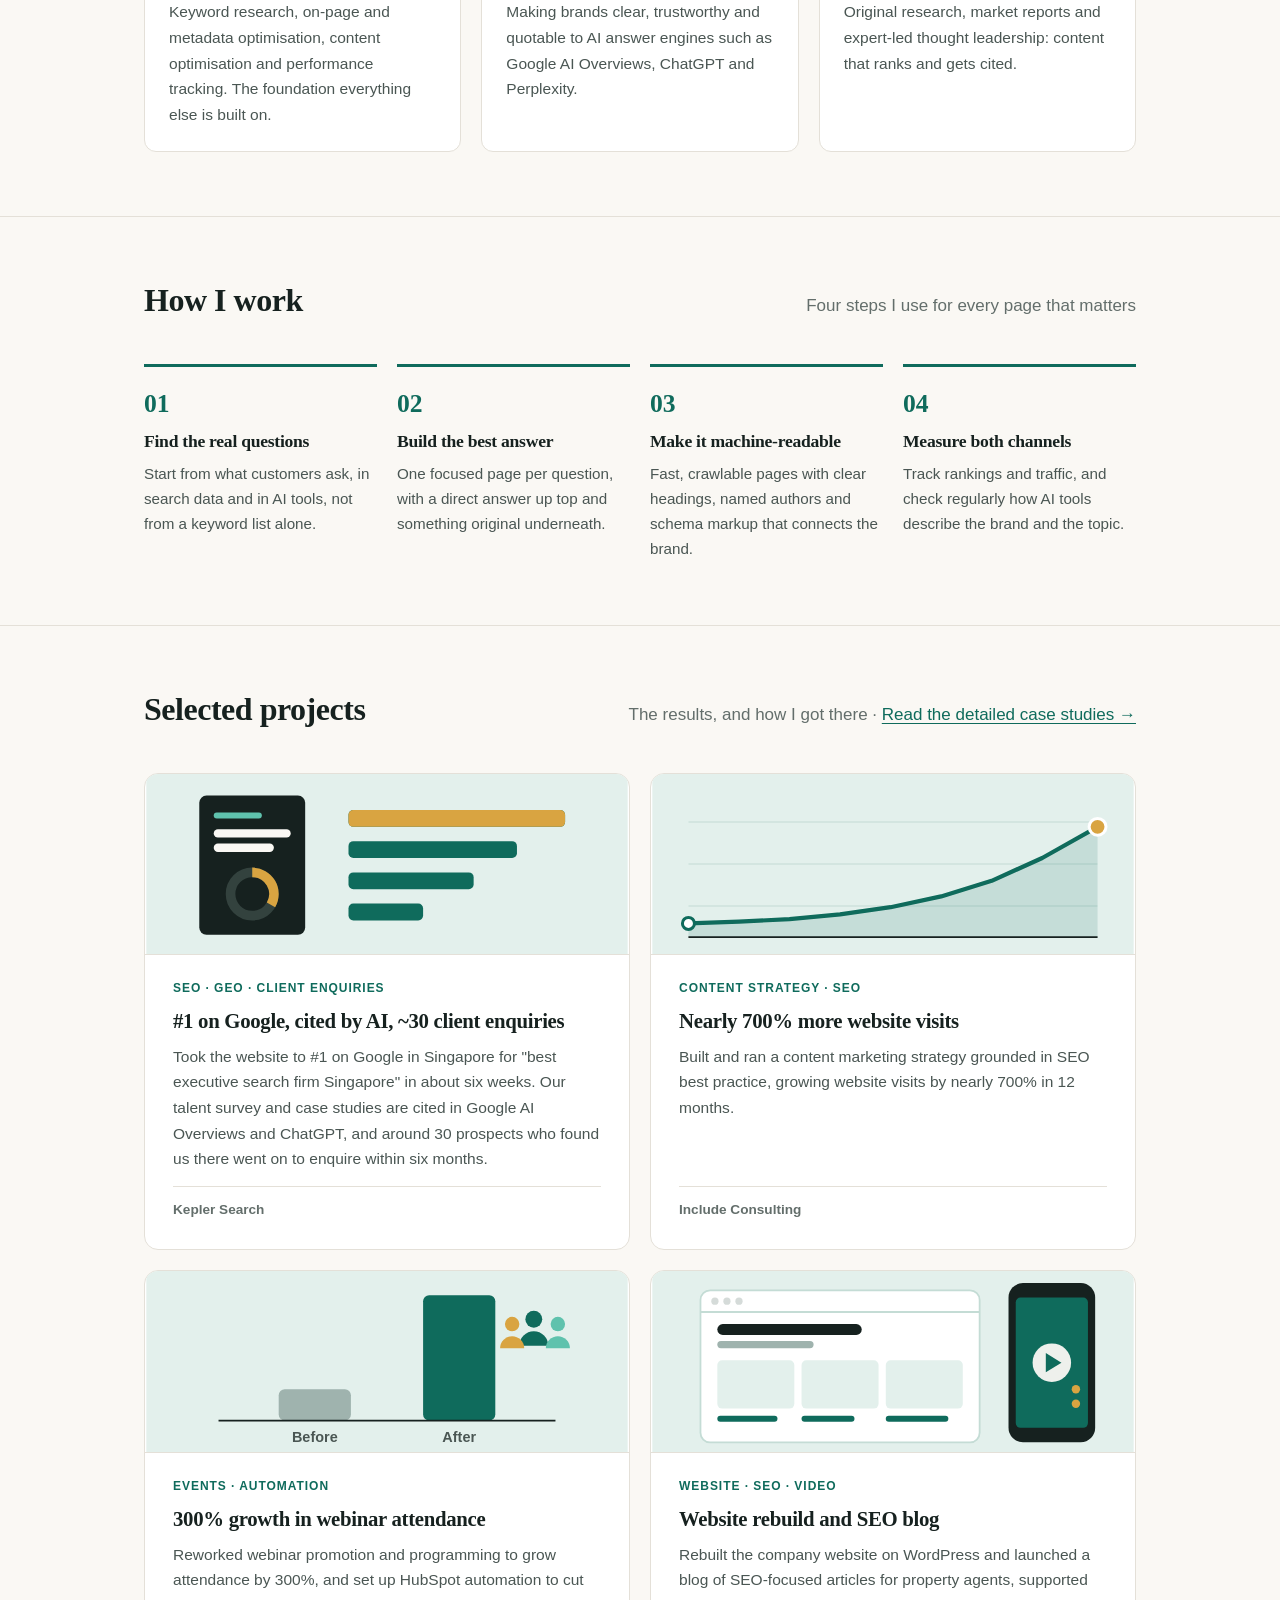
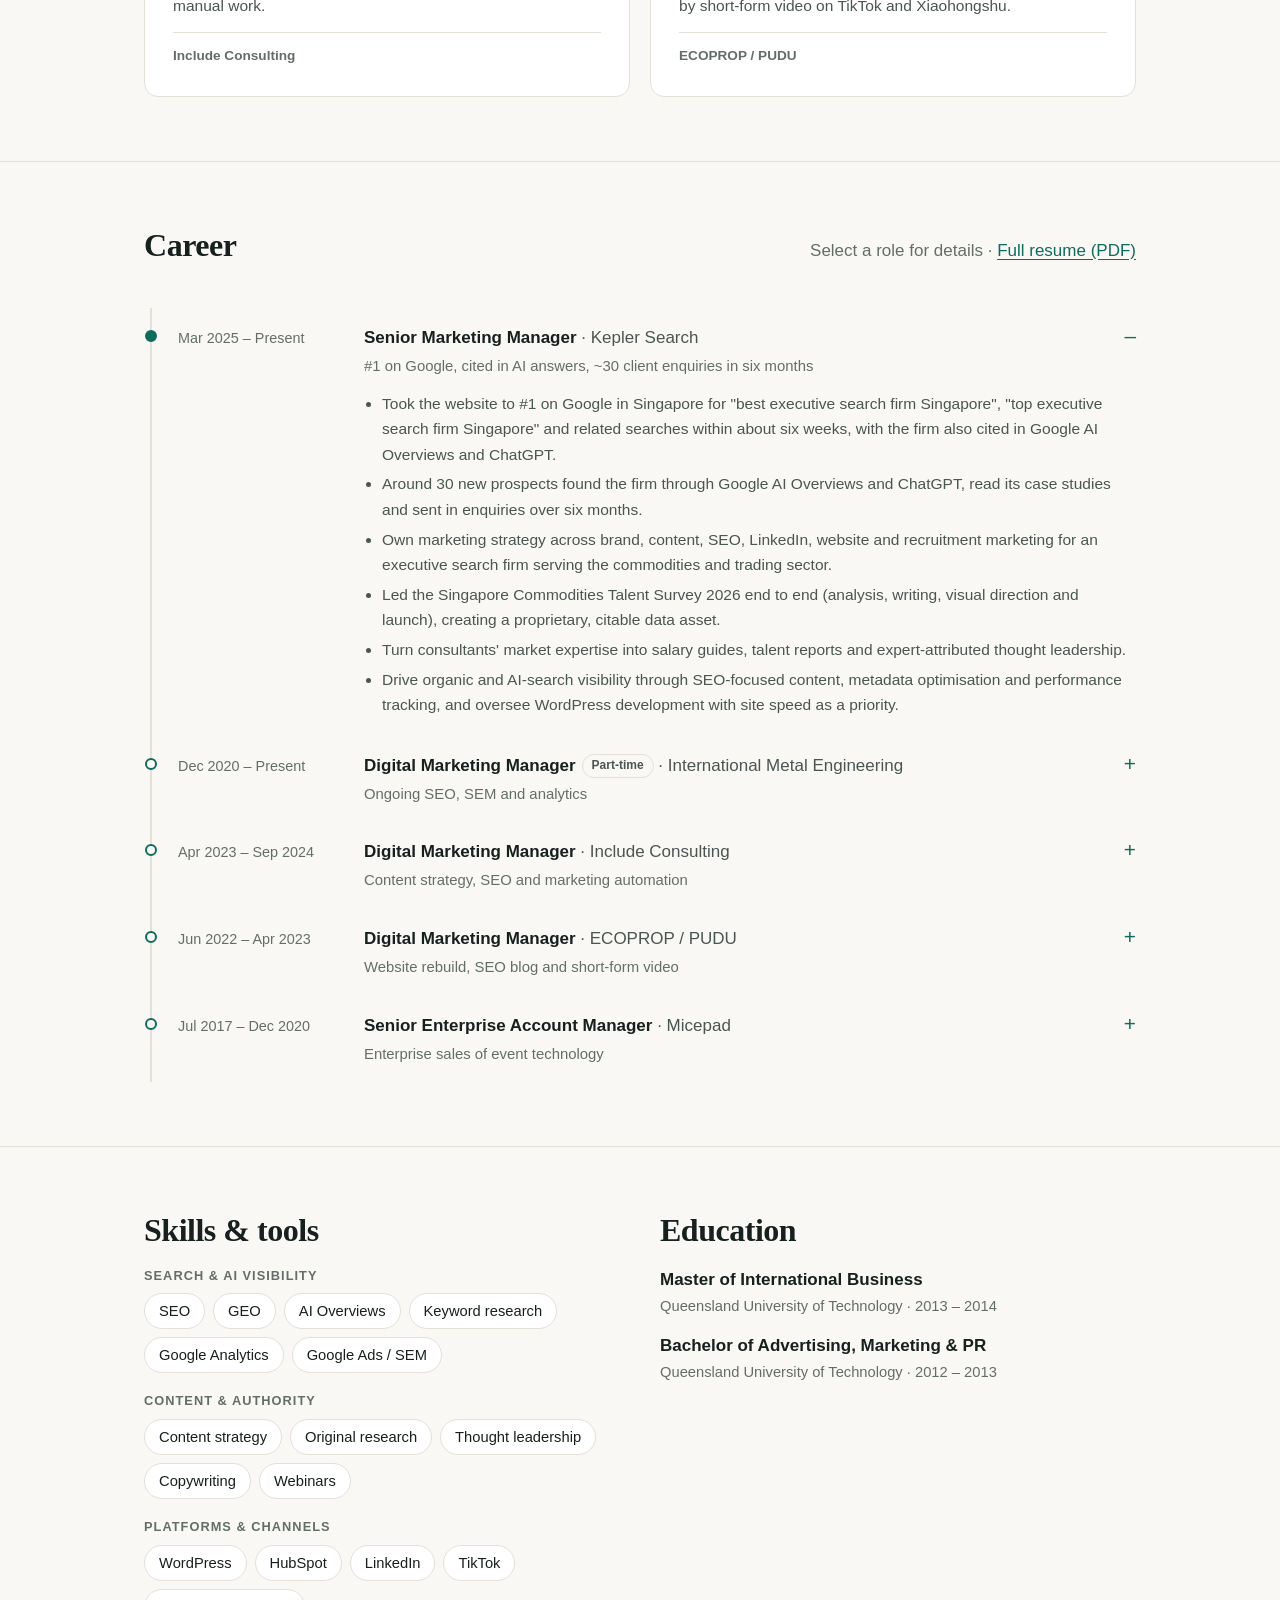
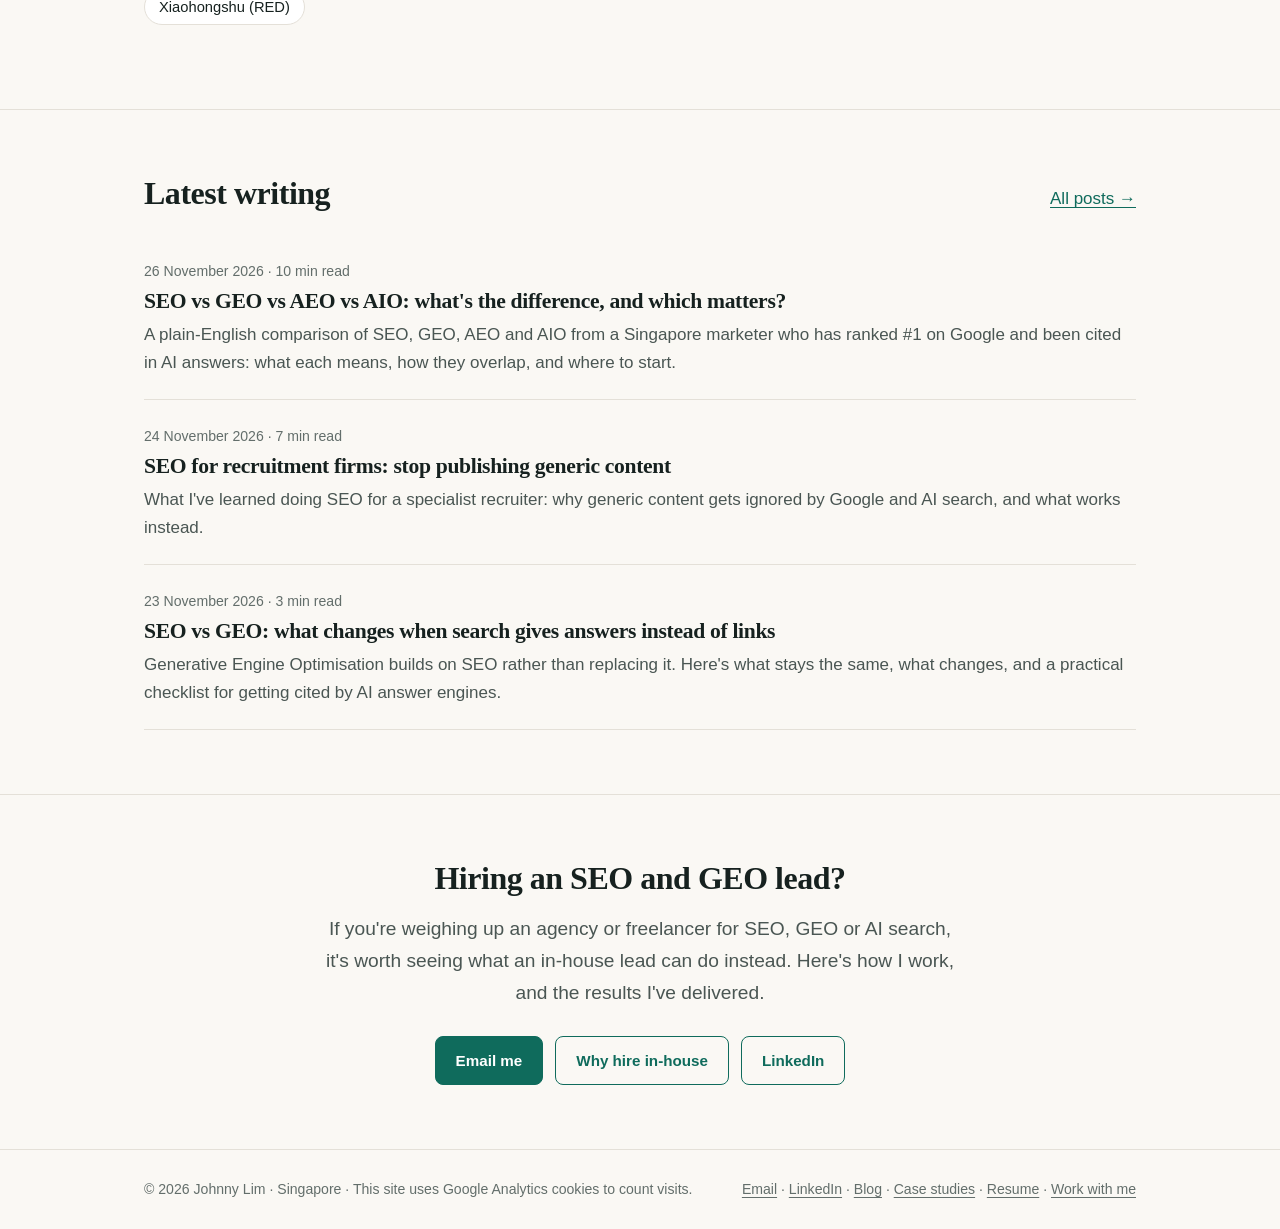
==== commit 3038f4ae: "Draft: case studies section and first case study (executive search firm) - /case-studies/ list page " ====
--- a/index.html
+++ b/index.html
@@ -177,7 +177,7 @@
 
 <section id="work">
  <div class="wrap">
-  <div class="section-head"><h2>Selected projects</h2><p>The results, and how I got there</p></div>
+  <div class="section-head"><h2>Selected projects</h2><p>The results, and how I got there · <a href="case-studies/">Read the detailed case studies →</a></p></div>
   <div class="work-grid">
    <article class="work">
     <img class="work-art" src="assets/img/work-talent-survey.svg" width="400" height="150" loading="lazy" alt="A research report cover beside a bar chart of results.">
@@ -304,7 +304,7 @@
 <footer class="site-footer">
  <div class="wrap">
   <span>© 2026 Johnny Lim · Singapore · This site uses Google Analytics cookies to count visits.</span>
-  <span><a href="mailto:yuantenglim@gmail.com">Email</a> · <a href="https://www.linkedin.com/in/johnny-lim-58348558/" rel="me">LinkedIn</a> · <a href="blog/">Blog</a> · <a href="assets/Johnny_Lim_Resume.pdf">Resume</a> · <a href="hire/">Work with me</a></span>
+  <span><a href="mailto:yuantenglim@gmail.com">Email</a> · <a href="https://www.linkedin.com/in/johnny-lim-58348558/" rel="me">LinkedIn</a> · <a href="blog/">Blog</a> · <a href="case-studies/">Case studies</a> · <a href="assets/Johnny_Lim_Resume.pdf">Resume</a> · <a href="hire/">Work with me</a></span>
  </div>
 </footer>
 </body>
--- a/assets/styles.css
+++ b/assets/styles.css
@@ -254,3 +254,10 @@
   .article td { margin-top: 8px; }
   .article td::before { content: attr(data-label); display: block; font-size: 0.72rem; font-weight: 700; letter-spacing: 0.08em; text-transform: uppercase; color: var(--muted); }
 }
+
+/* Case study stats */
+.article .case-stats, .case-stats { list-style: none; padding: 0; margin: 0 0 8px; display: grid; grid-template-columns: repeat(4, 1fr); gap: 12px; }
+.case-stats li { background: var(--card); border: 1px solid var(--line); border-top: 3px solid var(--accent); border-radius: 10px; padding: 14px 14px 12px; margin: 0; }
+.case-stats strong { display: block; font-family: var(--serif); font-size: 1.45rem; line-height: 1.15; color: var(--ink); }
+.case-stats span { display: block; margin-top: 4px; font-size: 0.88rem; line-height: 1.4; color: var(--muted); }
+@media (max-width: 640px) { .case-stats { grid-template-columns: 1fr 1fr; } }
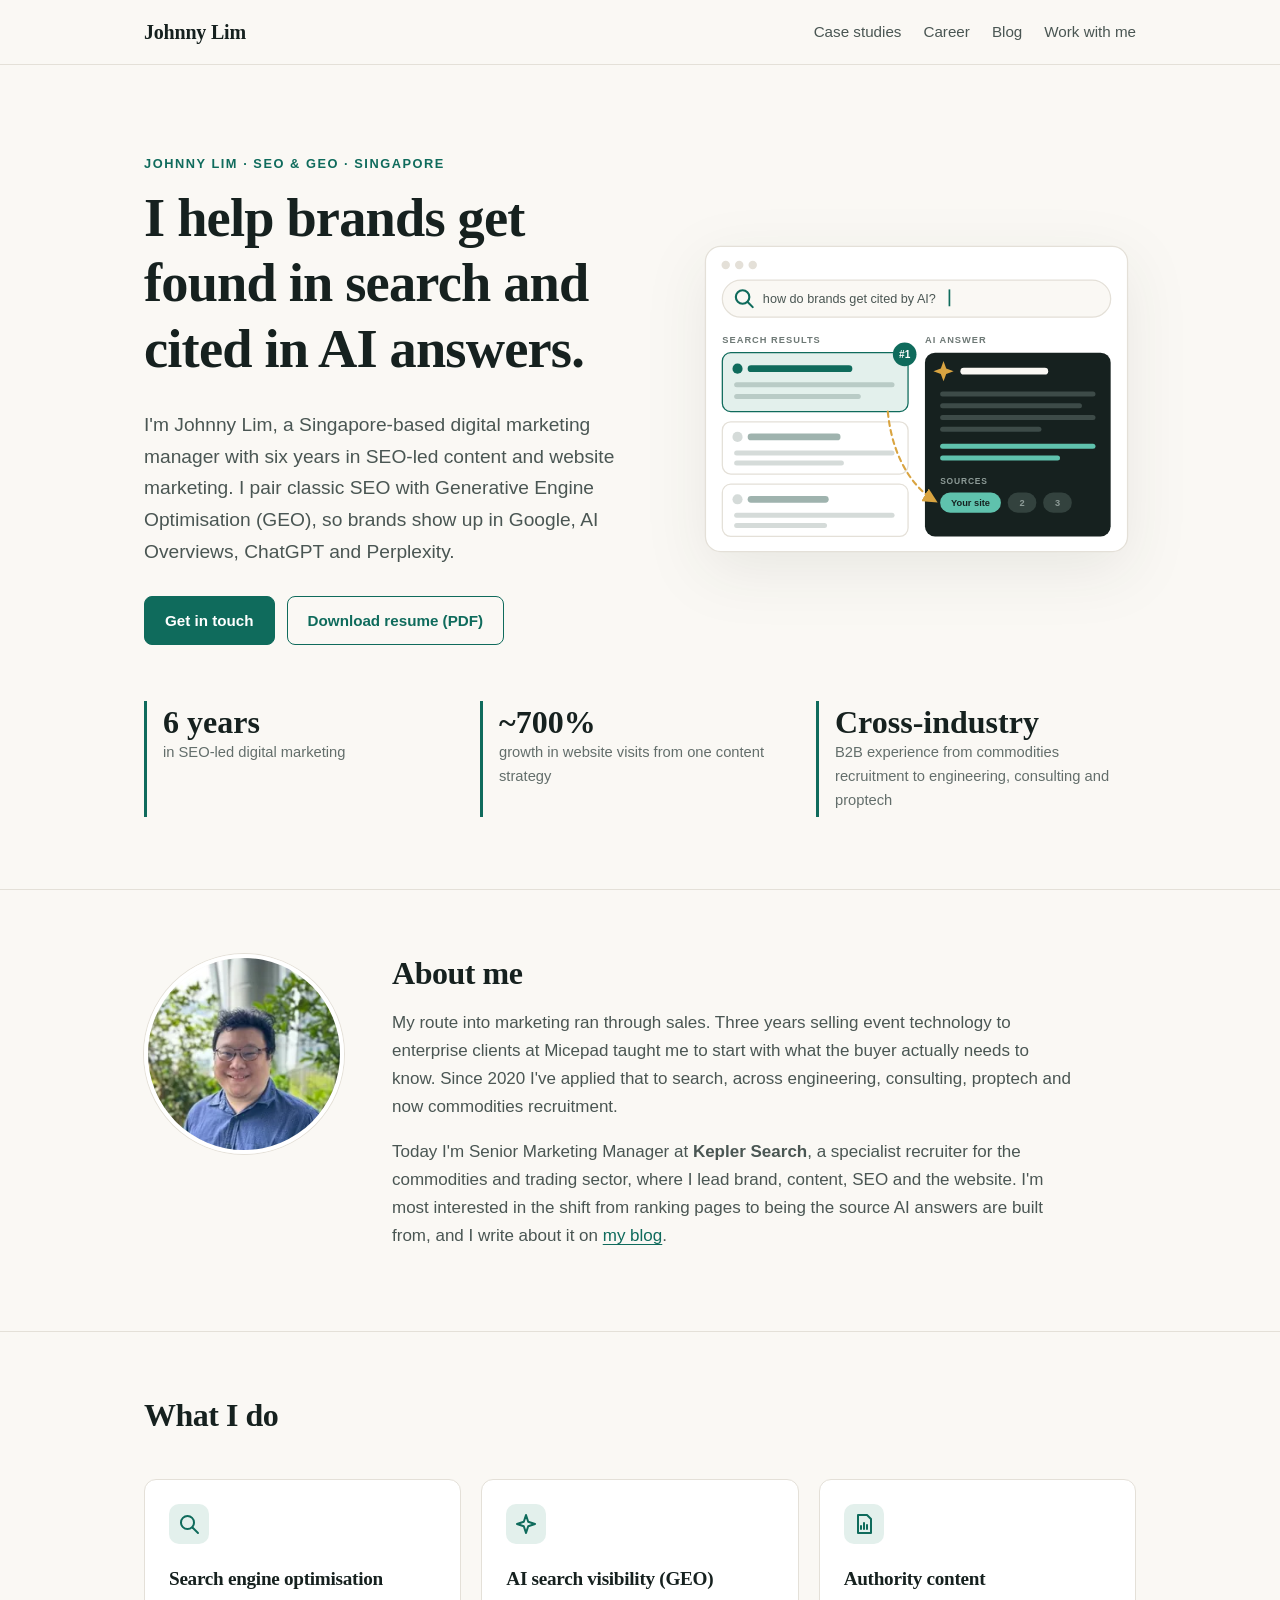
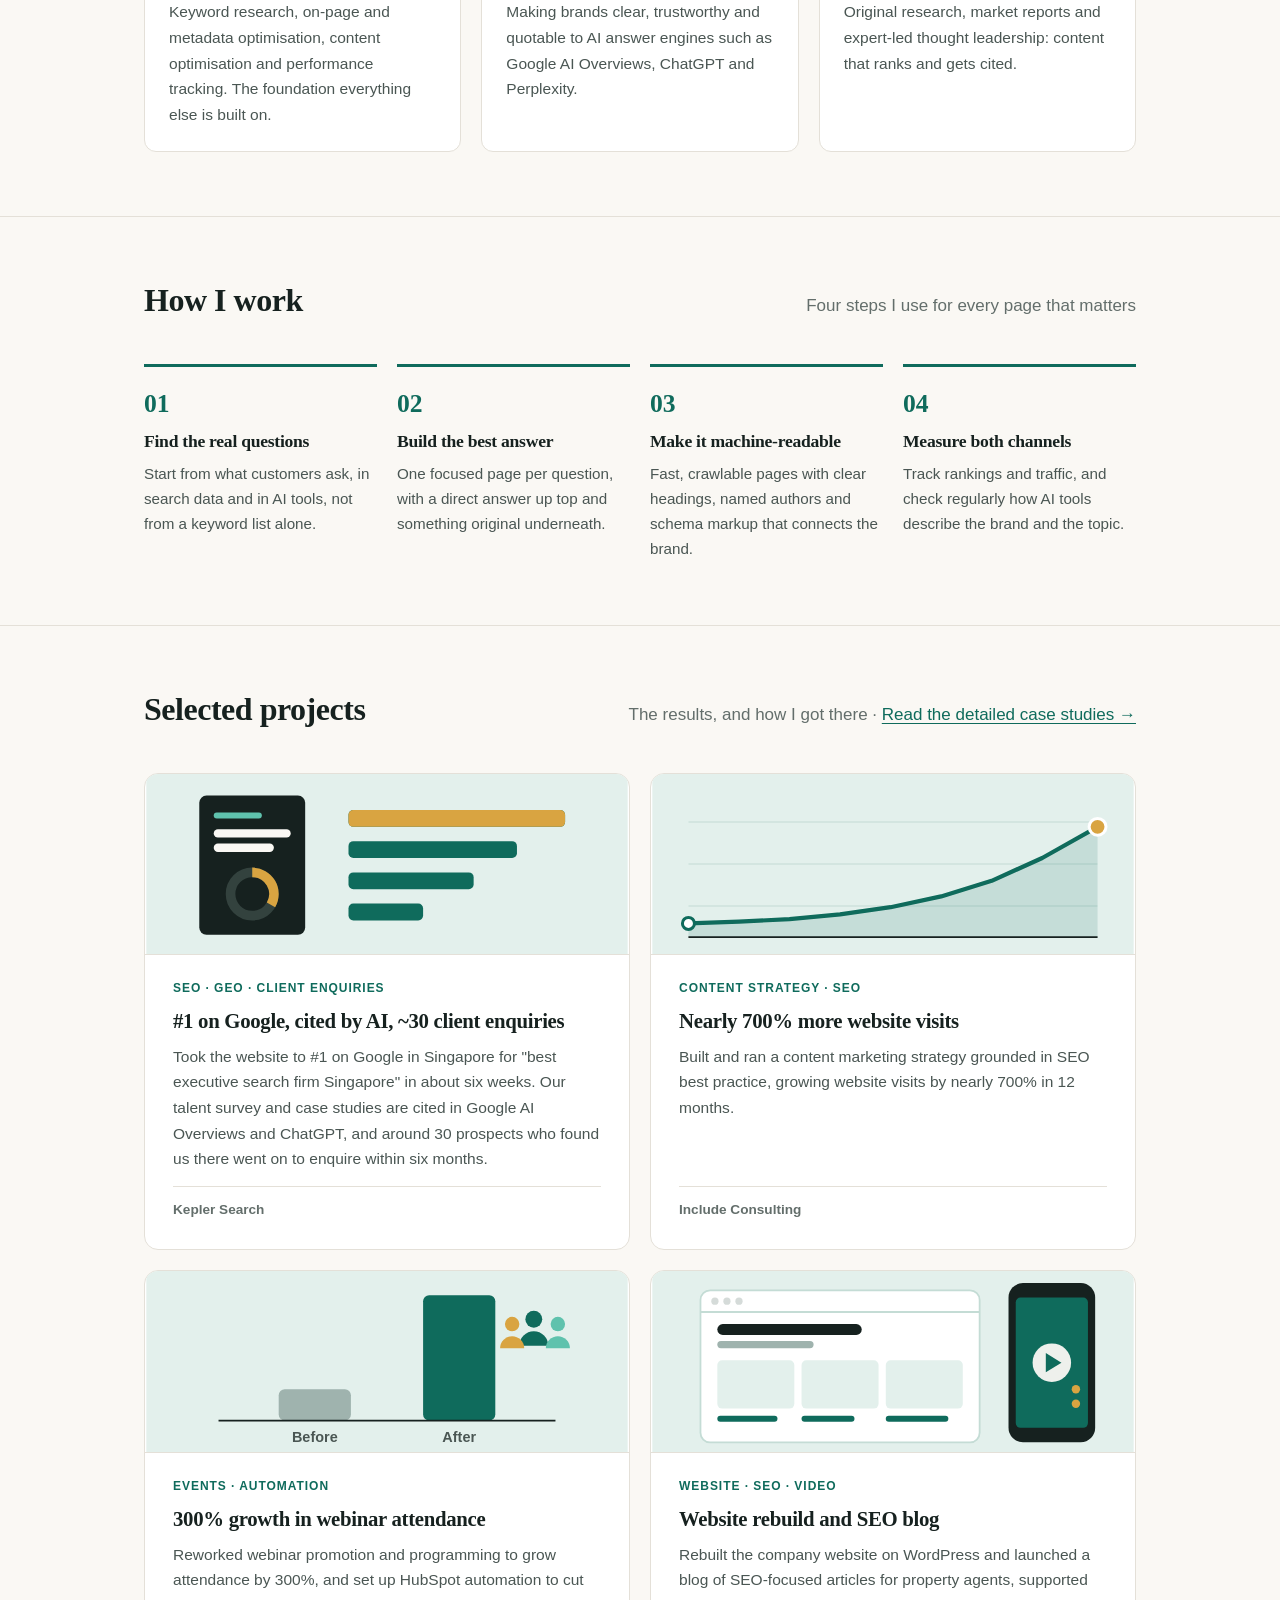
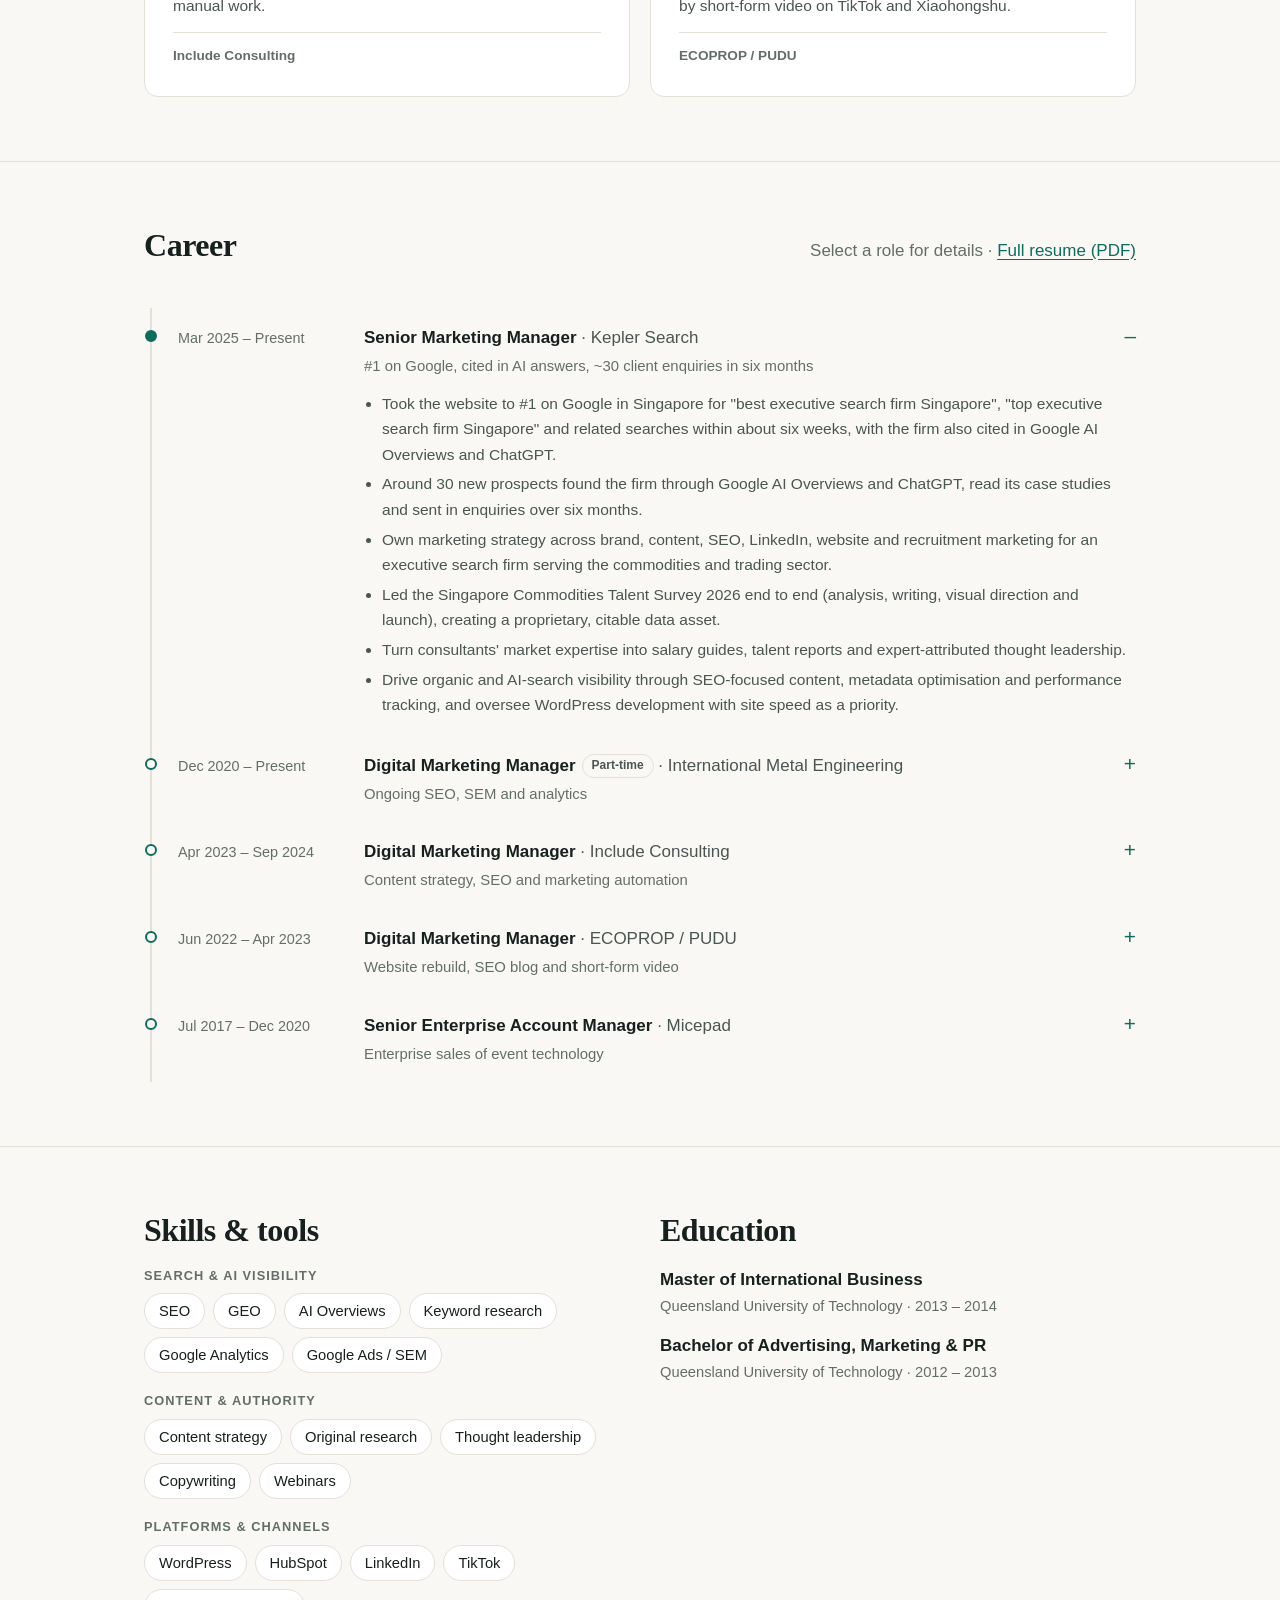
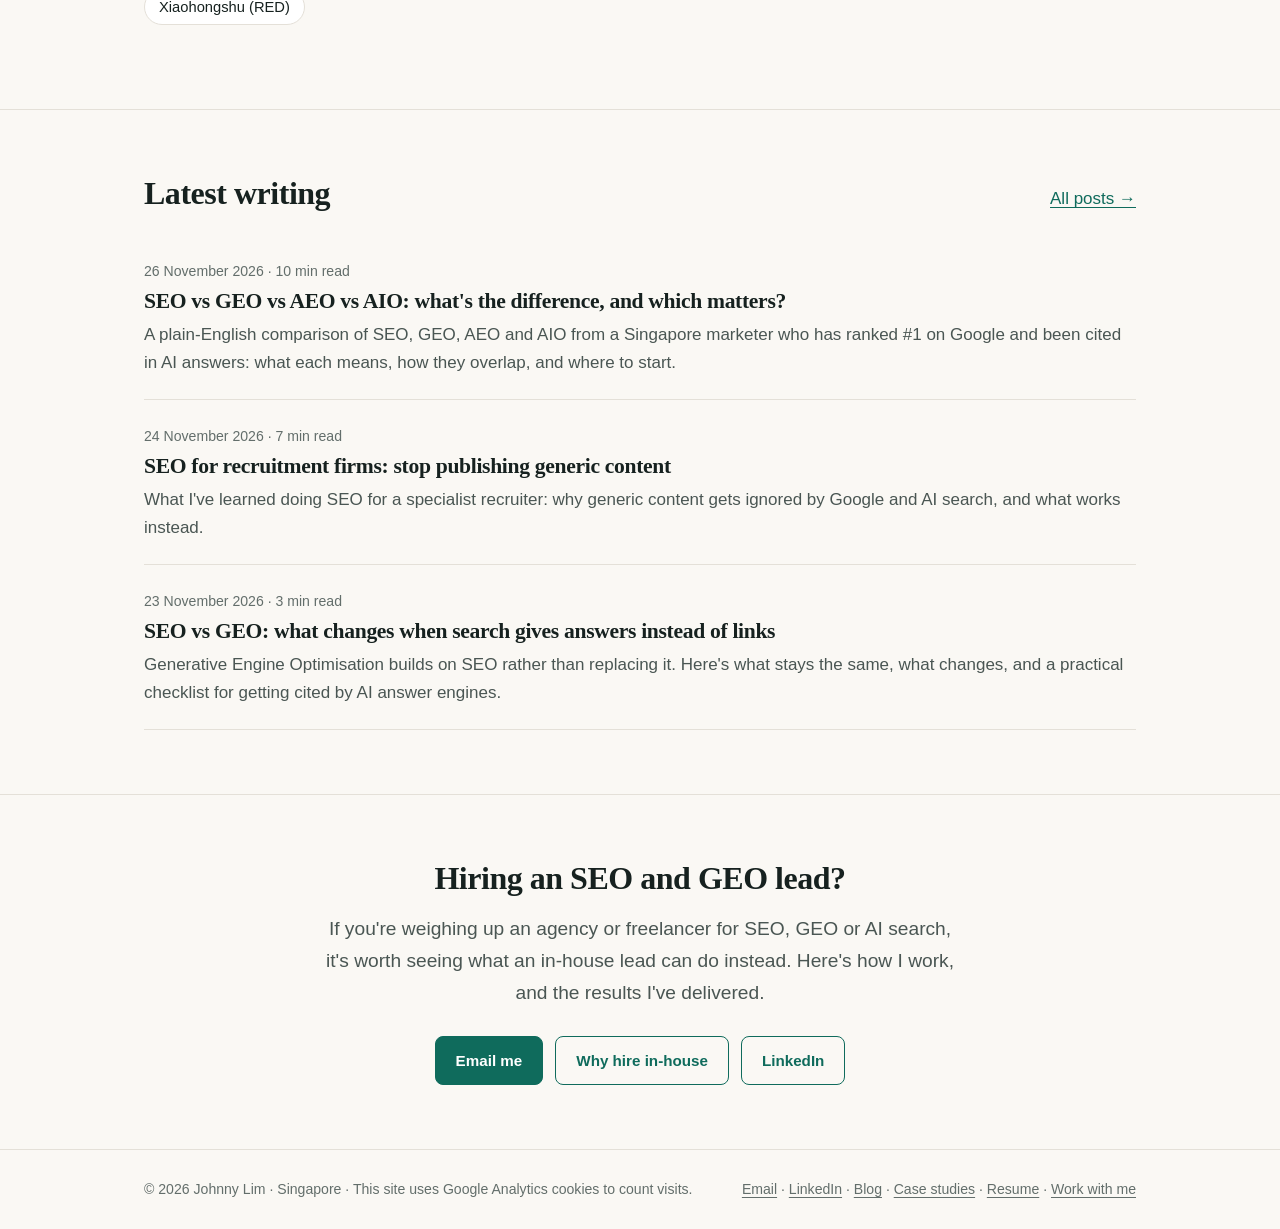
==== commit e89f696d: "Nav: Case studies replaces Projects Top nav is now Case studies, Career, Blog, Work with me on every" ====
--- a/index.html
+++ b/index.html
@@ -100,7 +100,7 @@
  <div class="wrap">
   <a class="brand" href="./">Johnny Lim</a>
   <nav class="nav" aria-label="Main">
-   <a href="./#work">Projects</a>
+   <a href="case-studies/">Case studies</a>
    <a href="./#experience">Career</a>
    <a href="blog/">Blog</a>
    <a href="hire/">Work with me</a>
--- a/assets/styles.css
+++ b/assets/styles.css
@@ -232,8 +232,9 @@
   .nav { gap: 9px; font-size: 0.8rem; }
 }
 @media (max-width: 340px) {
-  .nav { gap: 7px; font-size: 0.76rem; }
-  .brand { font-size: 0.92rem; }
+  .site-header .wrap { padding: 0 10px; gap: 8px; }
+  .nav { gap: 6px; font-size: 0.72rem; }
+  .brand { font-size: 0.86rem; }
 }
 
 /* Article tables and sources */
@@ -260,4 +261,10 @@
 .case-stats li { background: var(--card); border: 1px solid var(--line); border-top: 3px solid var(--accent); border-radius: 10px; padding: 14px 14px 12px; margin: 0; }
 .case-stats strong { display: block; font-family: var(--serif); font-size: 1.45rem; line-height: 1.15; color: var(--ink); }
 .case-stats span { display: block; margin-top: 4px; font-size: 0.88rem; line-height: 1.4; color: var(--muted); }
-@media (max-width: 640px) { .case-stats { grid-template-columns: 1fr 1fr; } }
+@media (max-width: 640px) { .article .case-stats, .case-stats { grid-template-columns: 1fr 1fr; } }
+
+/* Featured images */
+.featured { margin: 0 0 28px; }
+.featured img { display: block; width: 100%; height: auto; border-radius: 14px; }
+.posts li.with-thumb .thumb { display: block; margin-bottom: 14px; }
+.posts li.with-thumb .thumb img { display: block; width: 100%; height: auto; border-radius: 12px; border: 1px solid var(--line); }
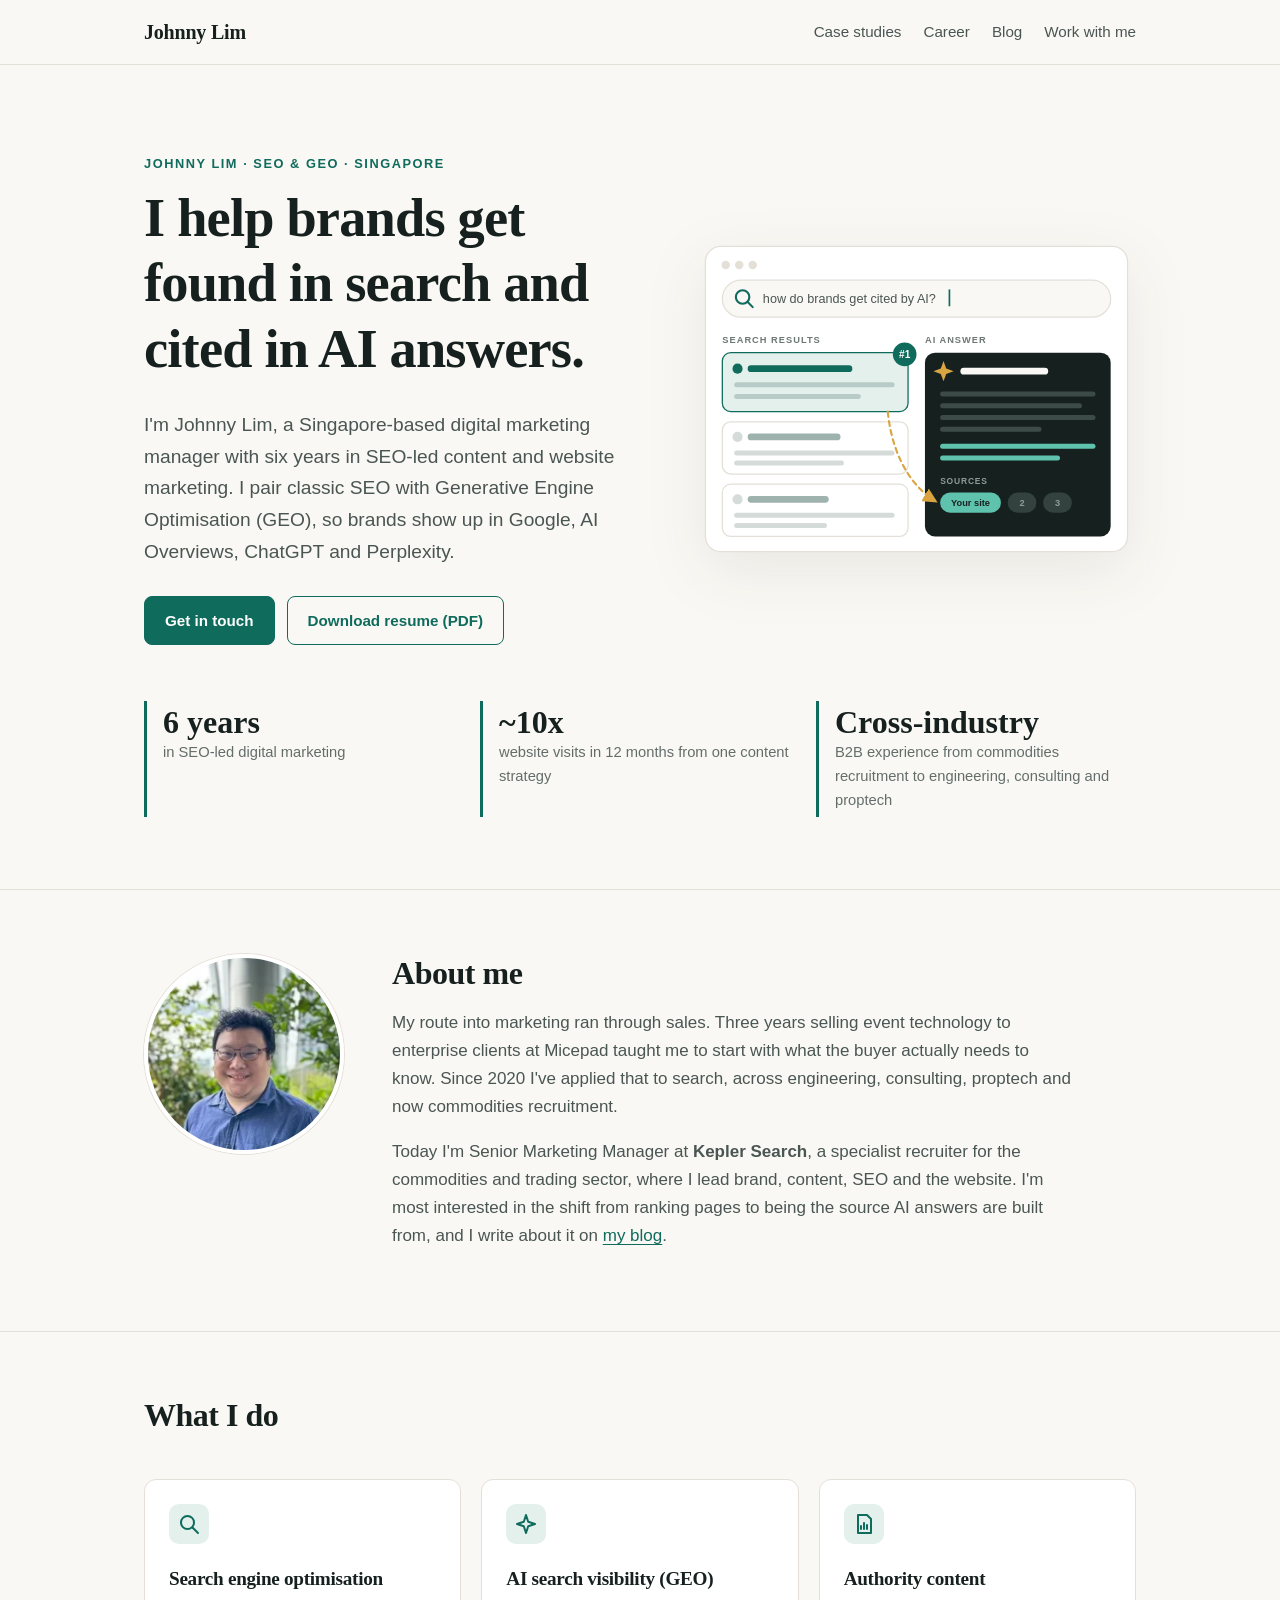
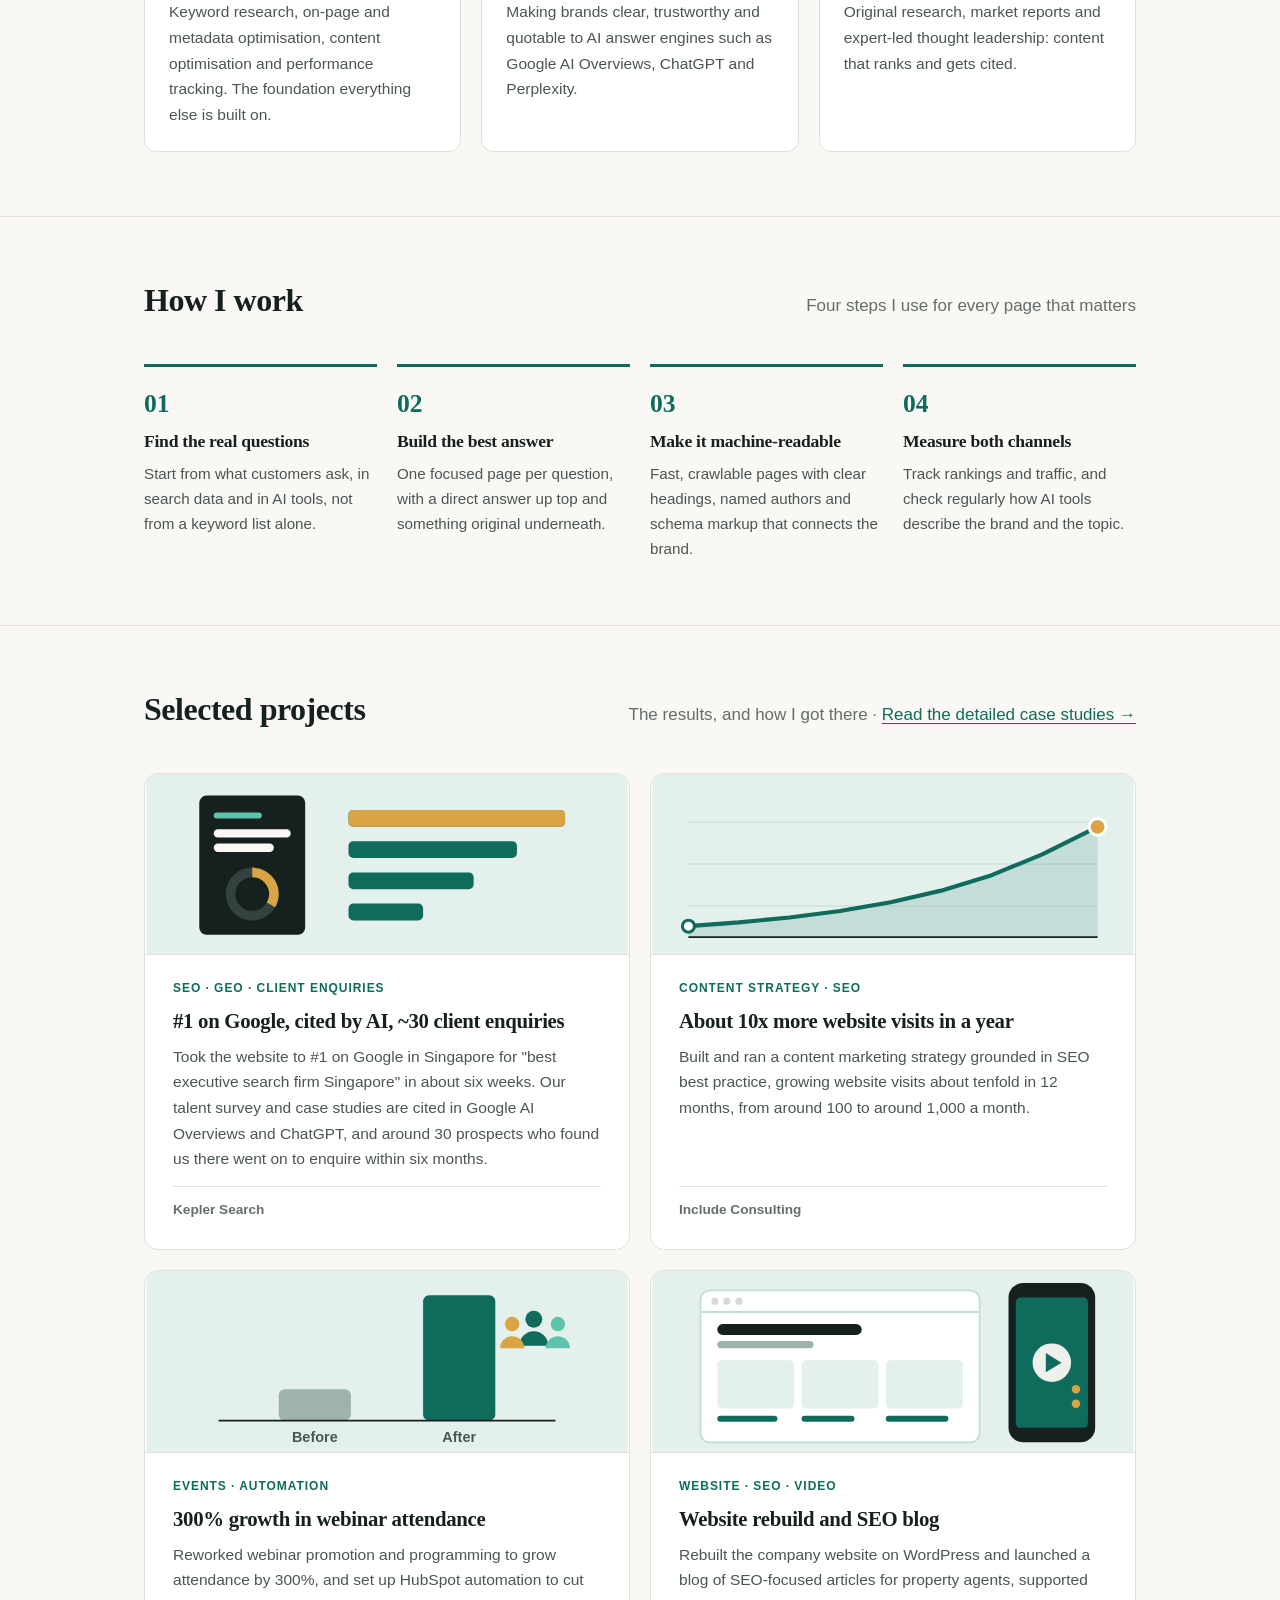
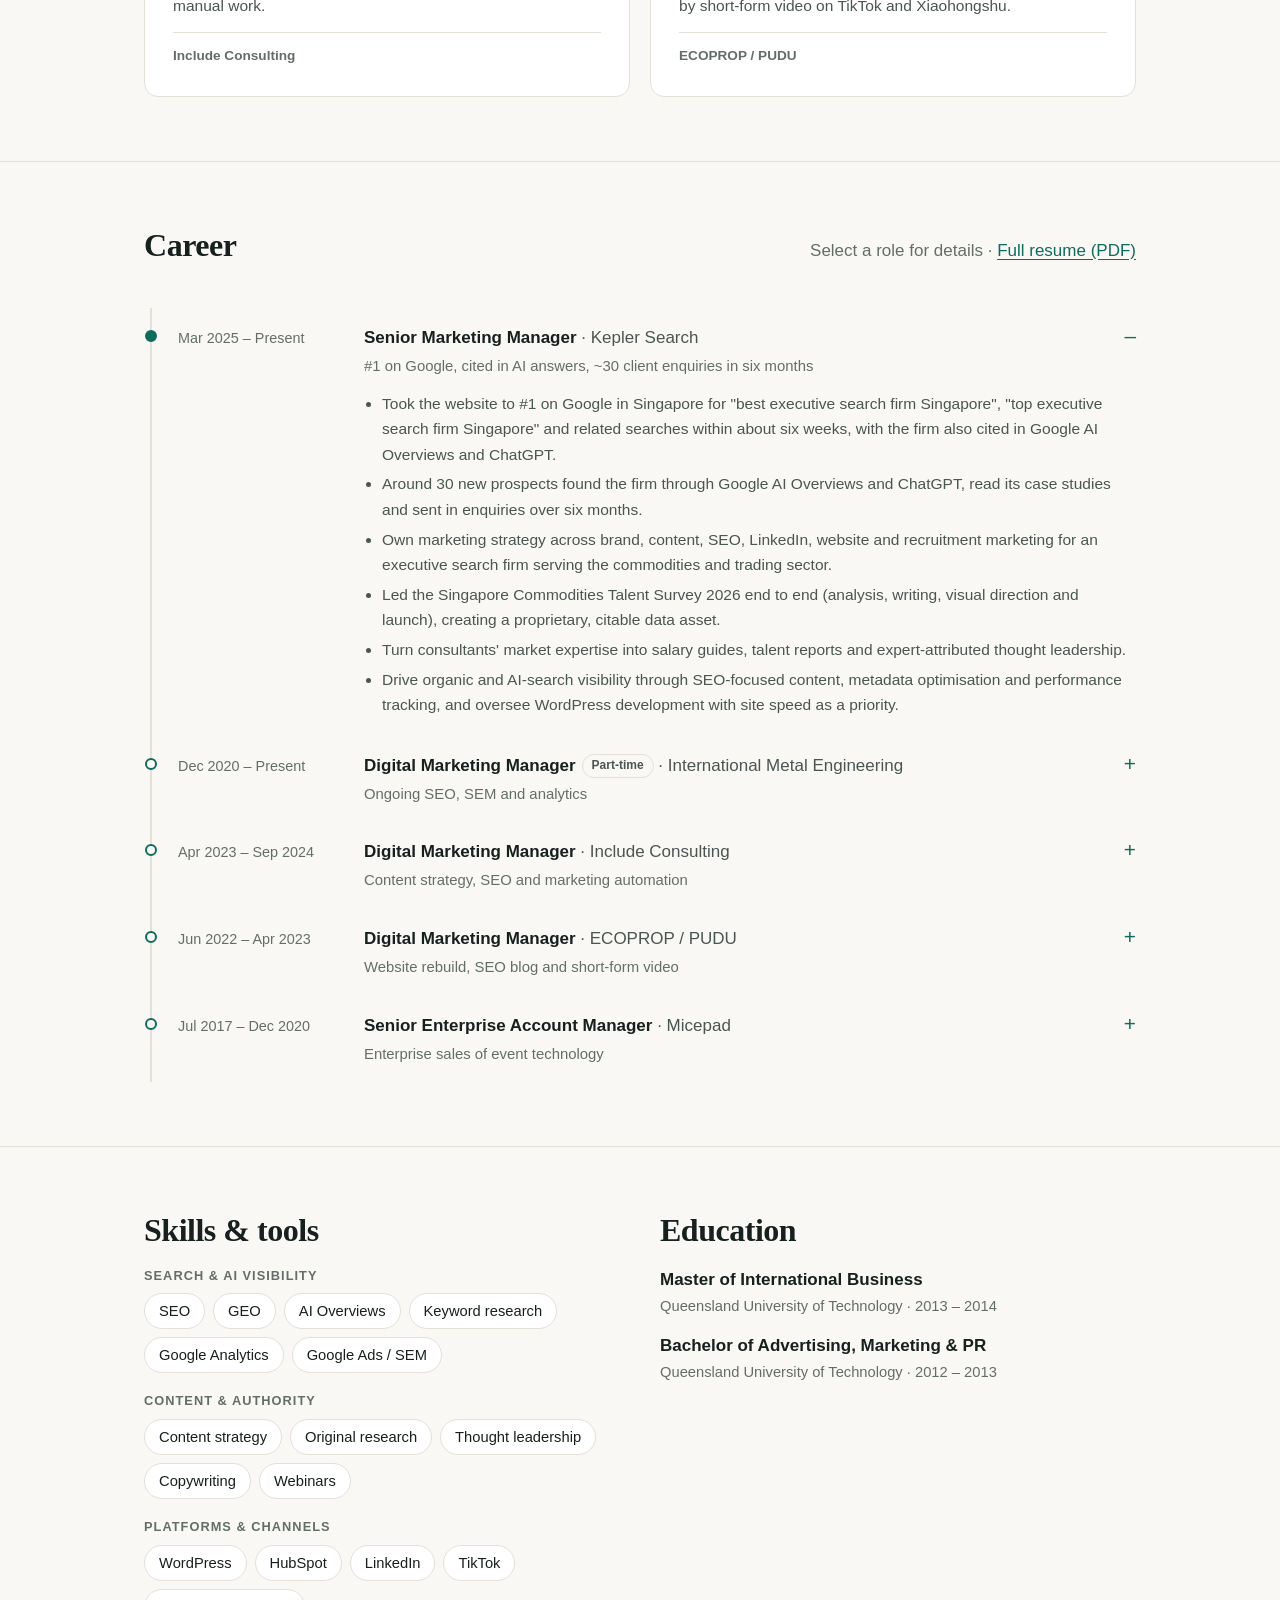
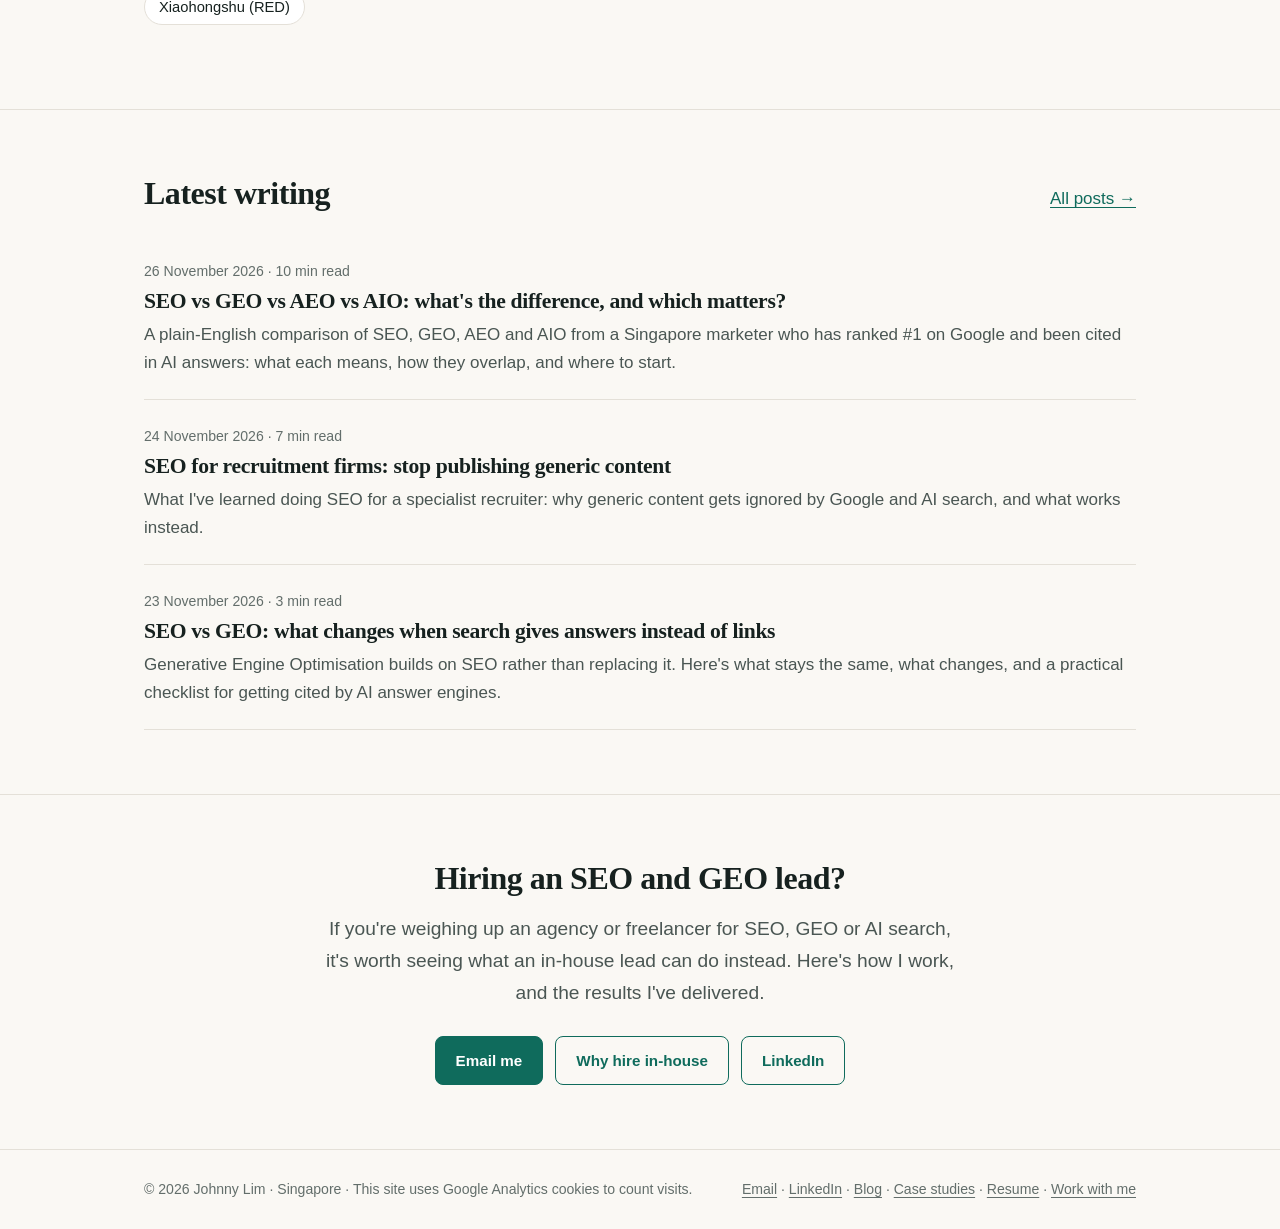
==== commit 27b55168: "Correct traffic result: ~10x (about 100 to 1,000 visits a month), not 700% Visits grew from around 1" ====
--- a/index.html
+++ b/index.html
@@ -42,7 +42,7 @@
  "url": "https://johnnylimsg.github.io/",
  "name": "Johnny Lim – SEO & GEO Marketing Manager, Singapore",
  "dateCreated": "2026-11-23T09:00:00+08:00",
- "dateModified": "2026-11-26T16:18:25+08:00",
+ "dateModified": "2026-11-27T14:20:30+08:00",
  "mainEntity": {
   "@type": "Person",
   "@id": "https://johnnylimsg.github.io/#person",
@@ -126,7 +126,7 @@
  <div class="wrap">
   <dl class="stats">
    <div class="stat"><dt>6 years</dt><dd>in SEO-led digital marketing</dd></div>
-   <div class="stat"><dt>~700%</dt><dd>growth in website visits from one content strategy</dd></div>
+   <div class="stat"><dt>~10x</dt><dd>website visits in 12 months from one content strategy</dd></div>
    <div class="stat"><dt>Cross-industry</dt><dd>B2B experience from commodities recruitment to engineering, consulting and proptech</dd></div>
   </dl>
  </div>
@@ -189,11 +189,11 @@
     </div>
    </article>
    <article class="work">
-    <img class="work-art" src="assets/img/work-traffic-growth.svg" width="400" height="150" loading="lazy" alt="Line chart of website visits rising about eightfold.">
+    <img class="work-art" src="assets/img/work-traffic-growth.svg?v=2" width="400" height="150" loading="lazy" alt="Line chart of website visits rising about tenfold.">
     <div class="work-body">
      <p class="work-tag">Content strategy · SEO</p>
-     <h3>Nearly 700% more website visits</h3>
-     <p>Built and ran a content marketing strategy grounded in SEO best practice, growing website visits by nearly 700% in 12 months.</p>
+     <h3>About 10x more website visits in a year</h3>
+     <p>Built and ran a content marketing strategy grounded in SEO best practice, growing website visits about tenfold in 12 months, from around 100 to around 1,000 a month.</p>
      <p class="work-org">Include Consulting</p>
     </div>
    </article>
@@ -233,7 +233,7 @@
    </details>
    <details class="role">
     <summary><span class="when">Apr 2023 – Sep 2024</span><span class="what"><strong>Digital Marketing Manager</strong><span class="org"> · Include Consulting</span><span class="sum">Content strategy, SEO and marketing automation</span></span></summary>
-    <ul><li>Built a content marketing strategy that increased website visits by nearly 700% in 12 months.</li><li>Applied SEO best practice to lift organic rankings, and implemented HubSpot automation to cut manual work.</li><li>Grew webinar attendance by 300%.</li></ul>
+    <ul><li>Built a content marketing strategy that grew website visits about tenfold in 12 months, from around 100 to around 1,000 a month.</li><li>Applied SEO best practice to lift organic rankings, and implemented HubSpot automation to cut manual work.</li><li>Grew webinar attendance by 300%.</li></ul>
    </details>
    <details class="role">
     <summary><span class="when">Jun 2022 – Apr 2023</span><span class="what"><strong>Digital Marketing Manager</strong><span class="org"> · ECOPROP / PUDU</span><span class="sum">Website rebuild, SEO blog and short-form video</span></span></summary>
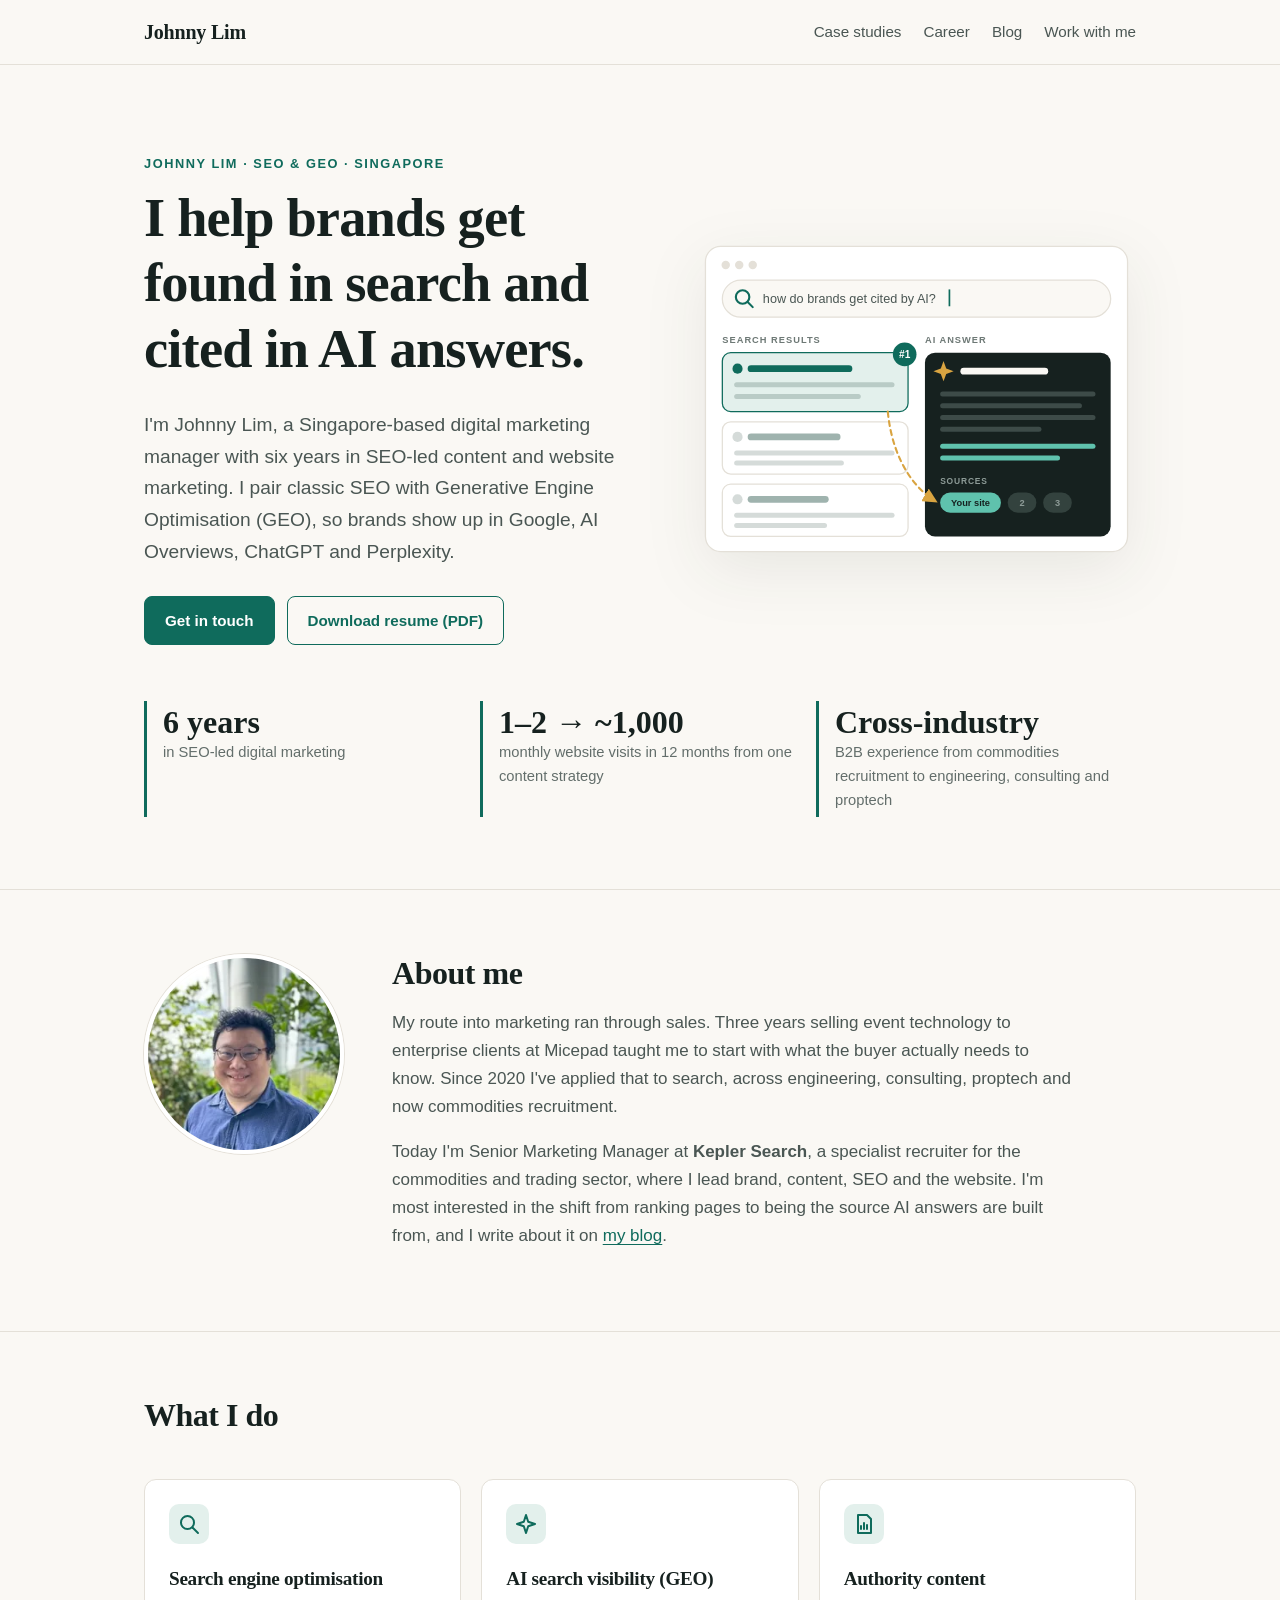
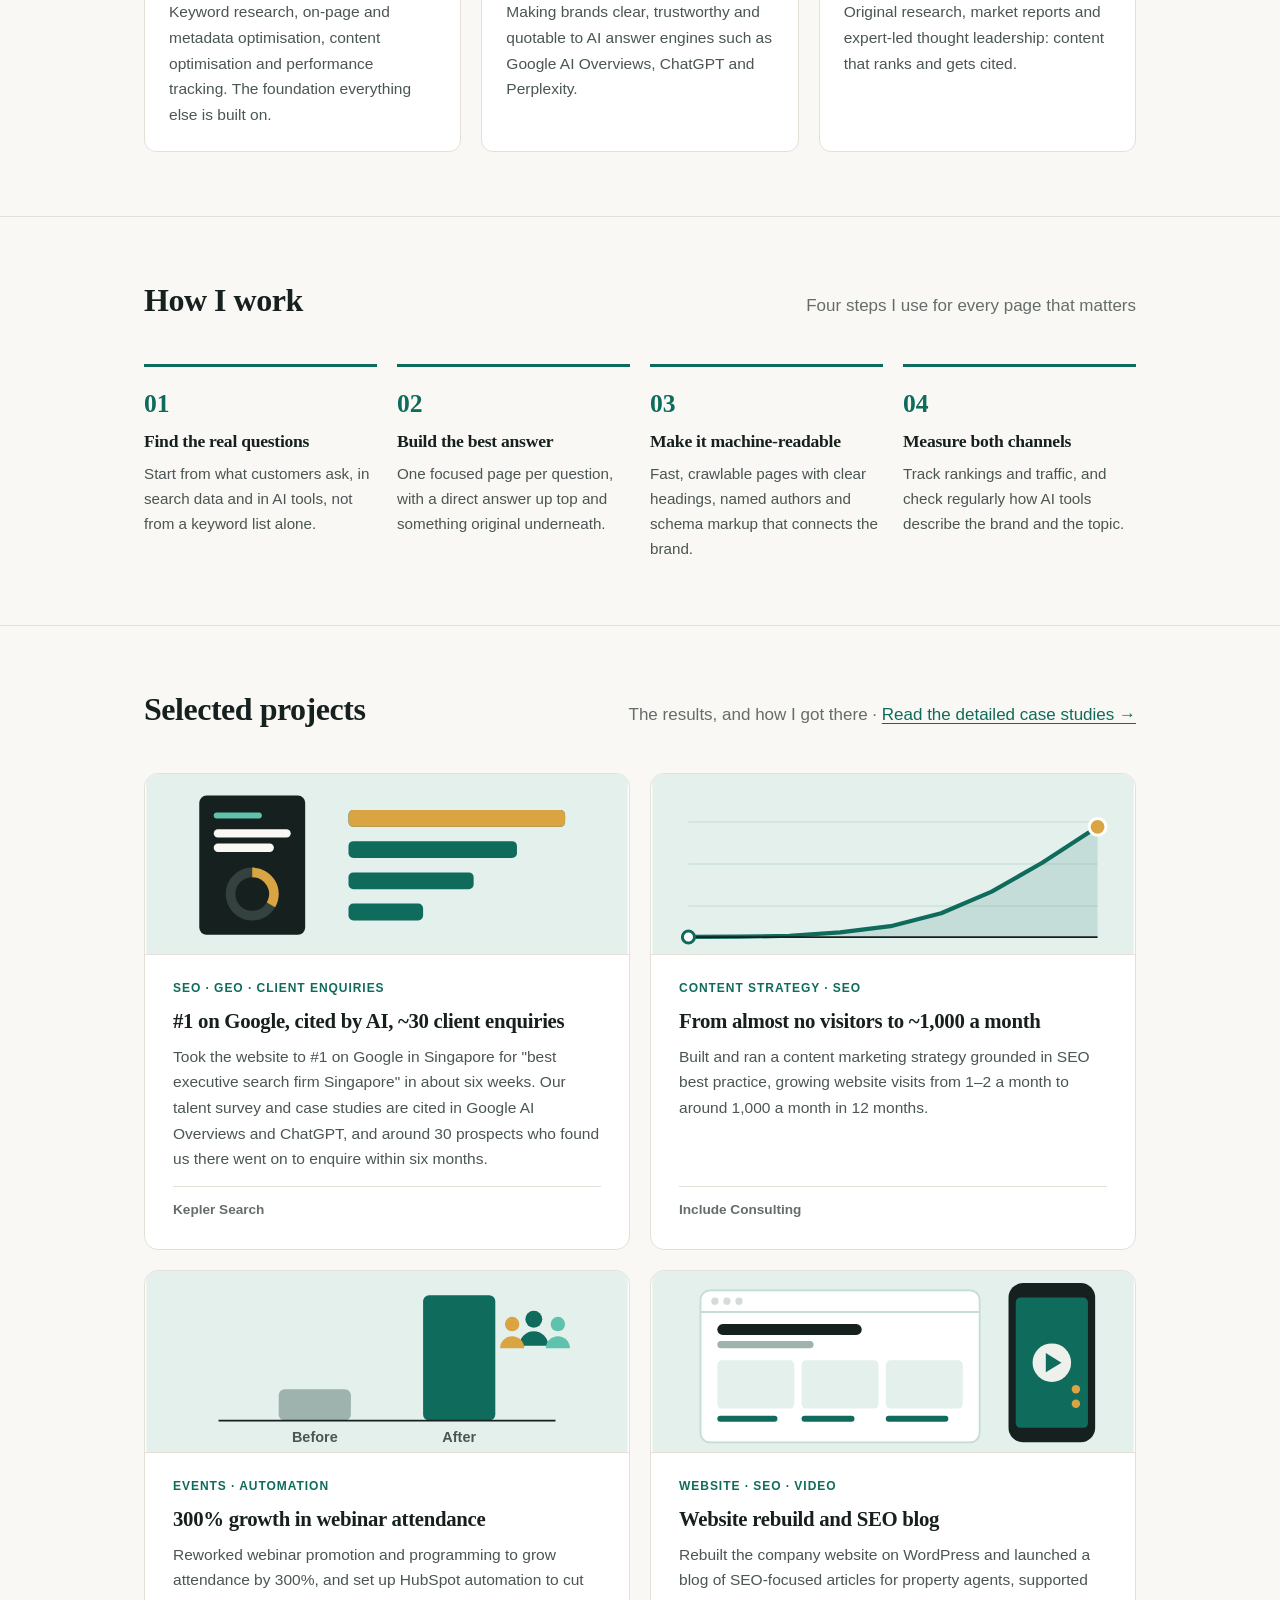
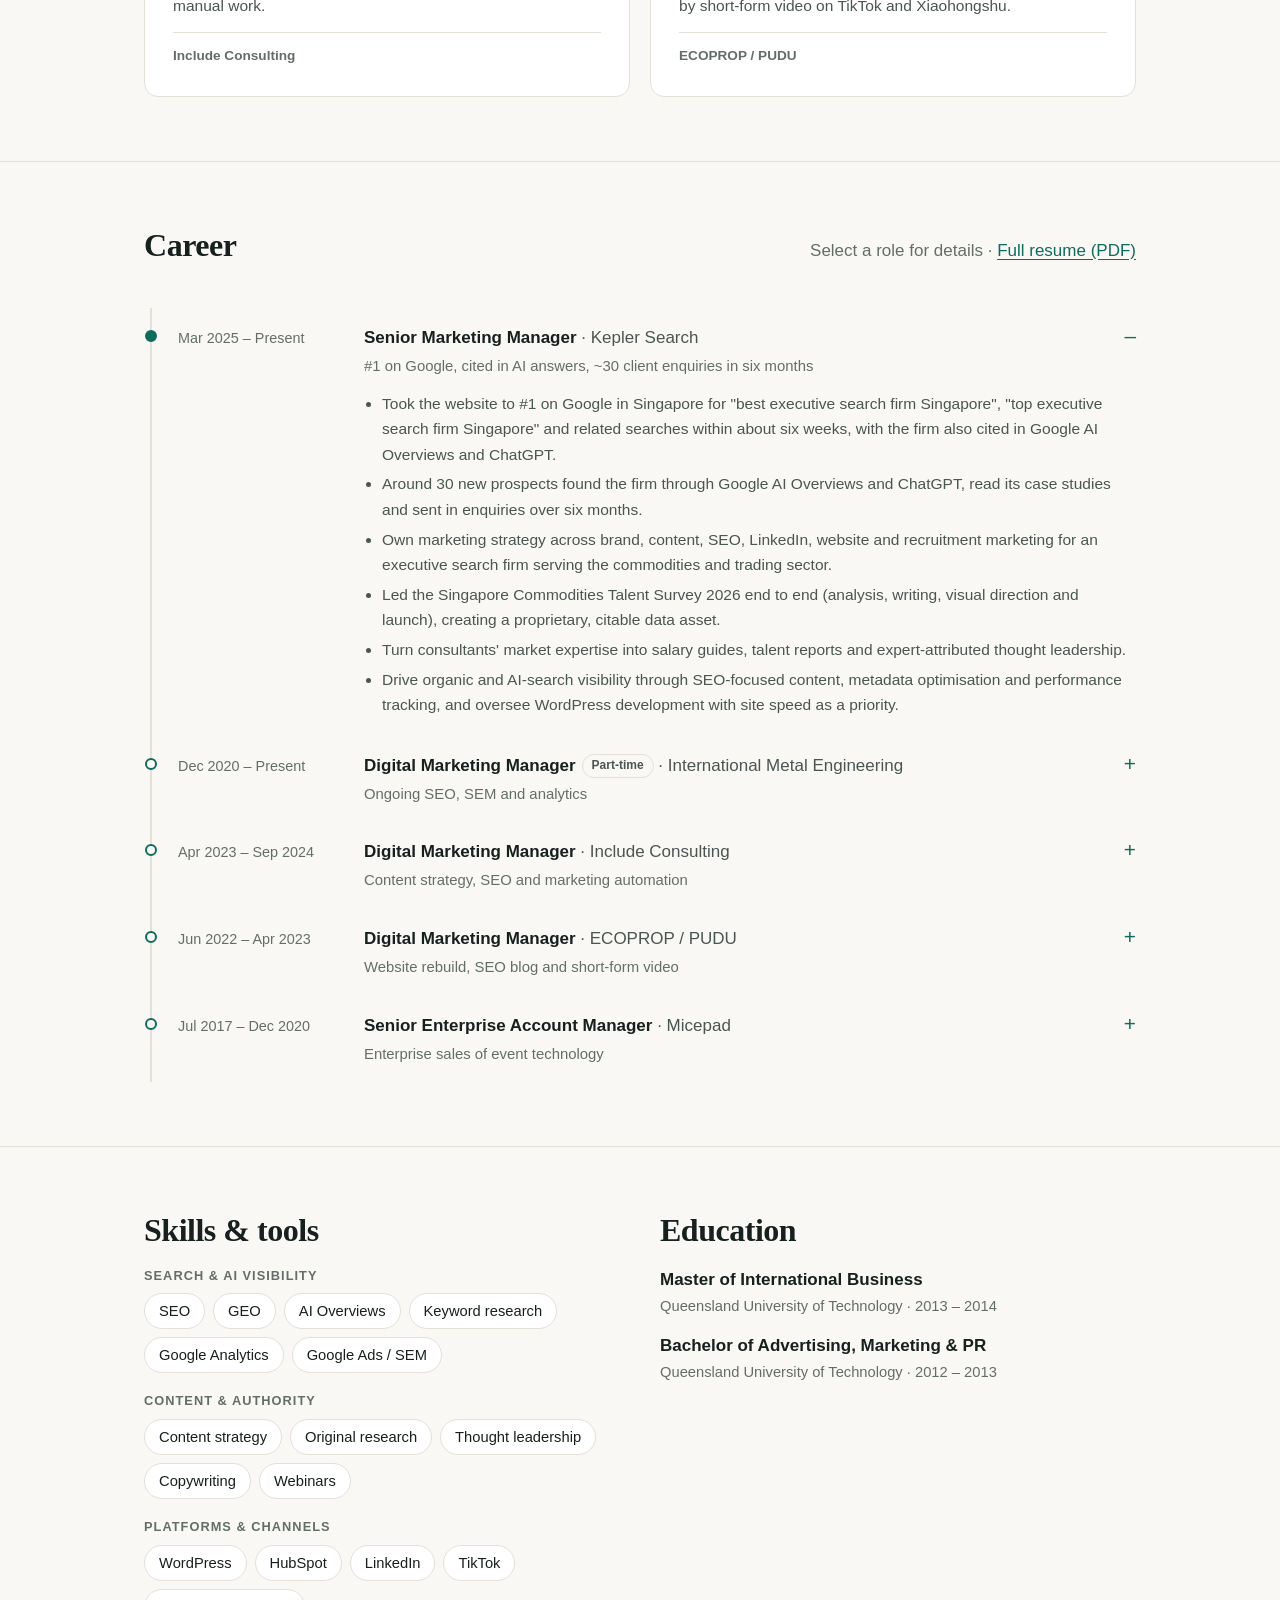
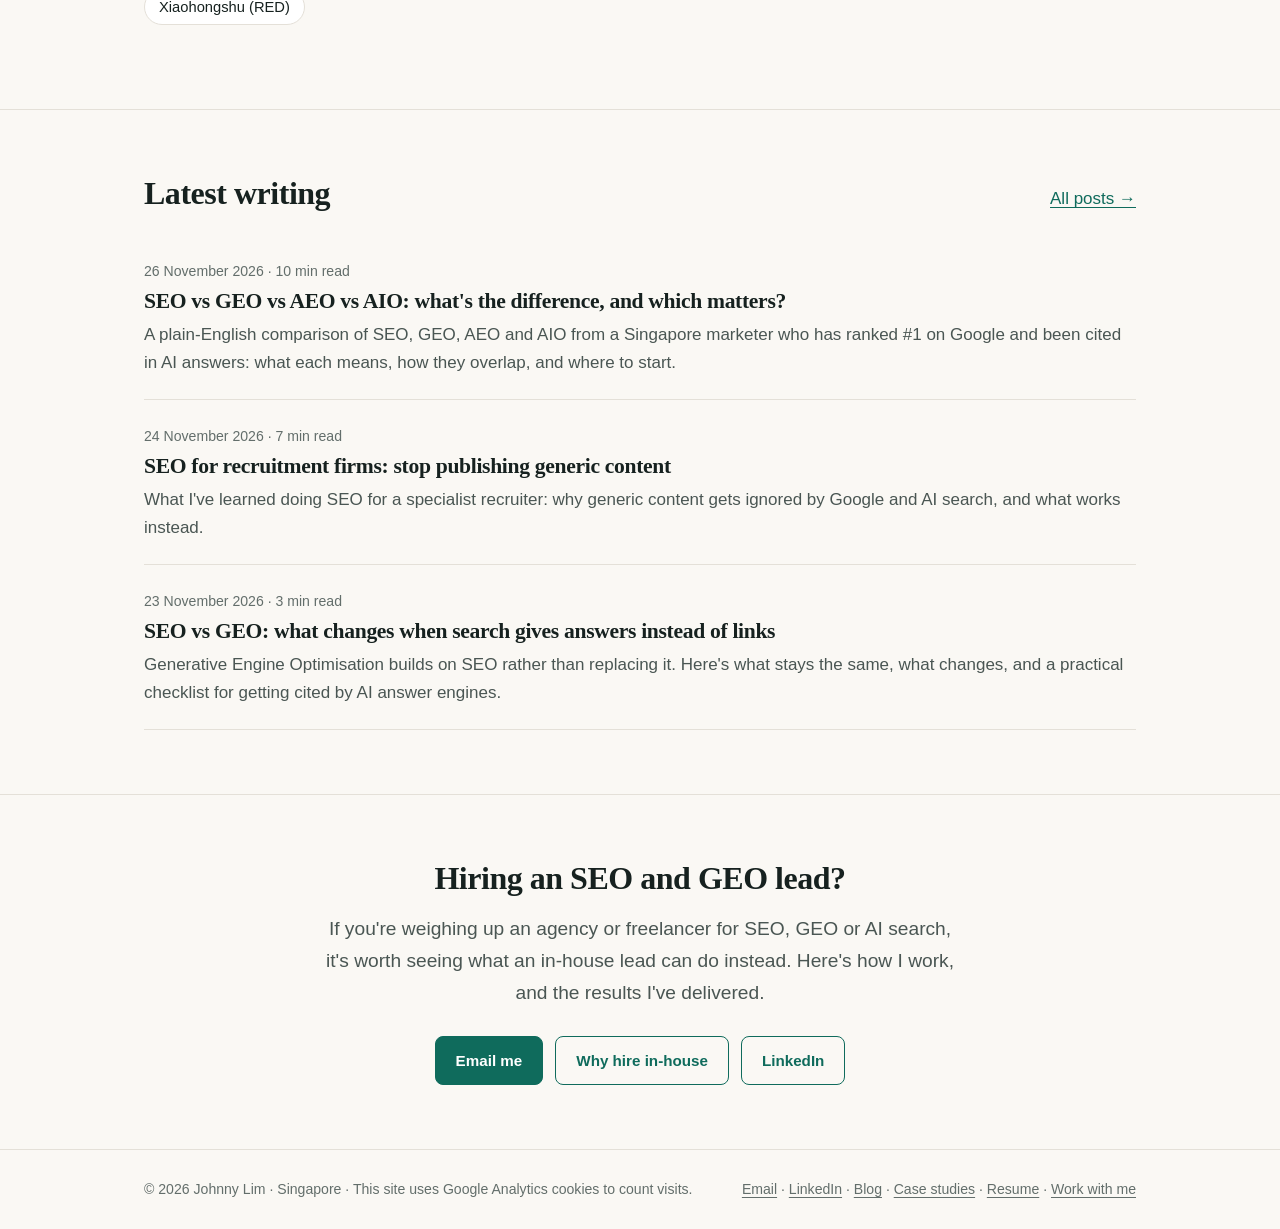
==== commit a67d7c13: "Draft: content strategy case study; traffic claim now 1–2 to ~1,000 a month - /case-studies/b2b-cons" ====
--- a/index.html
+++ b/index.html
@@ -126,7 +126,7 @@
  <div class="wrap">
   <dl class="stats">
    <div class="stat"><dt>6 years</dt><dd>in SEO-led digital marketing</dd></div>
-   <div class="stat"><dt>~10x</dt><dd>website visits in 12 months from one content strategy</dd></div>
+   <div class="stat"><dt>1–2 → ~1,000</dt><dd>monthly website visits in 12 months from one content strategy</dd></div>
    <div class="stat"><dt>Cross-industry</dt><dd>B2B experience from commodities recruitment to engineering, consulting and proptech</dd></div>
   </dl>
  </div>
@@ -189,11 +189,11 @@
     </div>
    </article>
    <article class="work">
-    <img class="work-art" src="assets/img/work-traffic-growth.svg?v=2" width="400" height="150" loading="lazy" alt="Line chart of website visits rising about tenfold.">
+    <img class="work-art" src="assets/img/work-traffic-growth.svg?v=3" width="400" height="150" loading="lazy" alt="Line chart of monthly website visits rising from almost zero to around 1,000.">
     <div class="work-body">
      <p class="work-tag">Content strategy · SEO</p>
-     <h3>About 10x more website visits in a year</h3>
-     <p>Built and ran a content marketing strategy grounded in SEO best practice, growing website visits about tenfold in 12 months, from around 100 to around 1,000 a month.</p>
+     <h3>From almost no visitors to ~1,000 a month</h3>
+     <p>Built and ran a content marketing strategy grounded in SEO best practice, growing website visits from 1–2 a month to around 1,000 a month in 12 months.</p>
      <p class="work-org">Include Consulting</p>
     </div>
    </article>
@@ -233,7 +233,7 @@
    </details>
    <details class="role">
     <summary><span class="when">Apr 2023 – Sep 2024</span><span class="what"><strong>Digital Marketing Manager</strong><span class="org"> · Include Consulting</span><span class="sum">Content strategy, SEO and marketing automation</span></span></summary>
-    <ul><li>Built a content marketing strategy that grew website visits about tenfold in 12 months, from around 100 to around 1,000 a month.</li><li>Applied SEO best practice to lift organic rankings, and implemented HubSpot automation to cut manual work.</li><li>Grew webinar attendance by 300%.</li></ul>
+    <ul><li>Built a content marketing strategy that grew website visits from 1–2 a month to around 1,000 a month in 12 months.</li><li>Applied SEO best practice to lift organic rankings, and implemented HubSpot automation to cut manual work.</li><li>Grew webinar attendance by 300%.</li></ul>
    </details>
    <details class="role">
     <summary><span class="when">Jun 2022 – Apr 2023</span><span class="what"><strong>Digital Marketing Manager</strong><span class="org"> · ECOPROP / PUDU</span><span class="sum">Website rebuild, SEO blog and short-form video</span></span></summary>
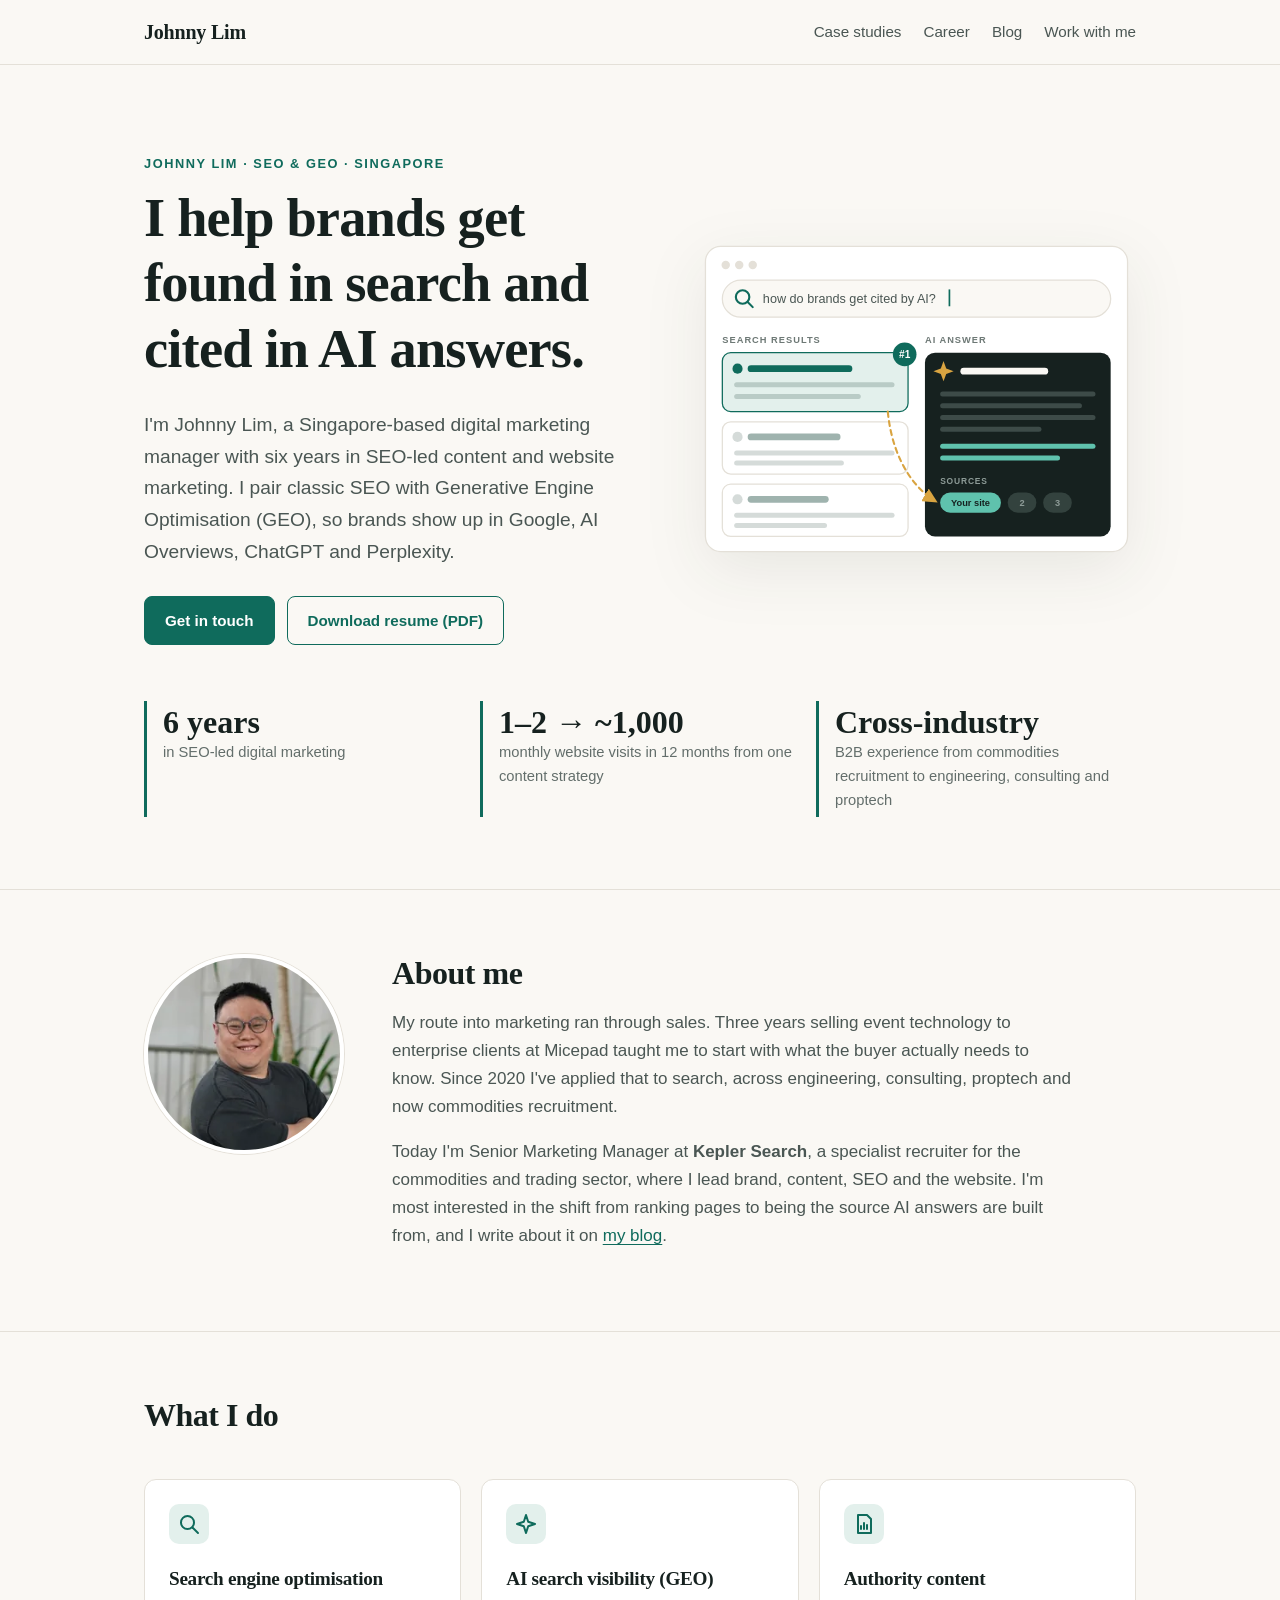
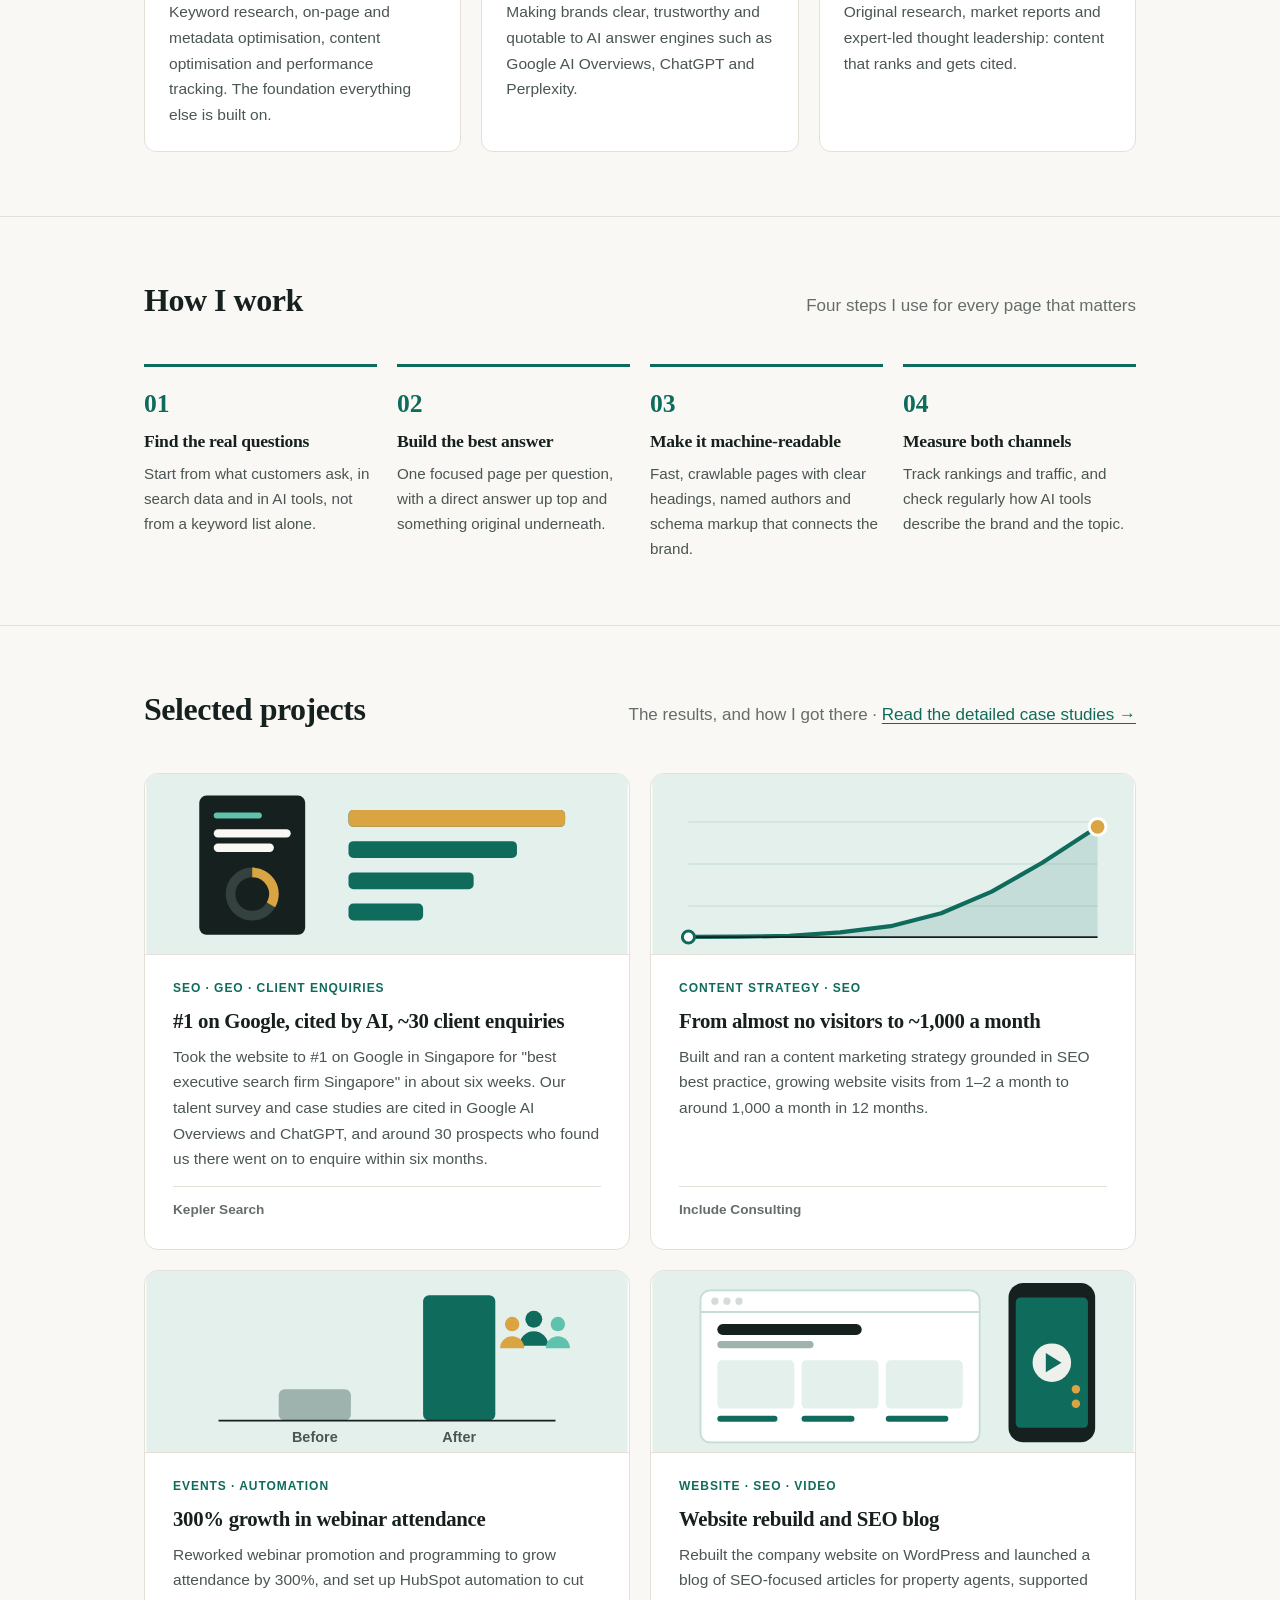
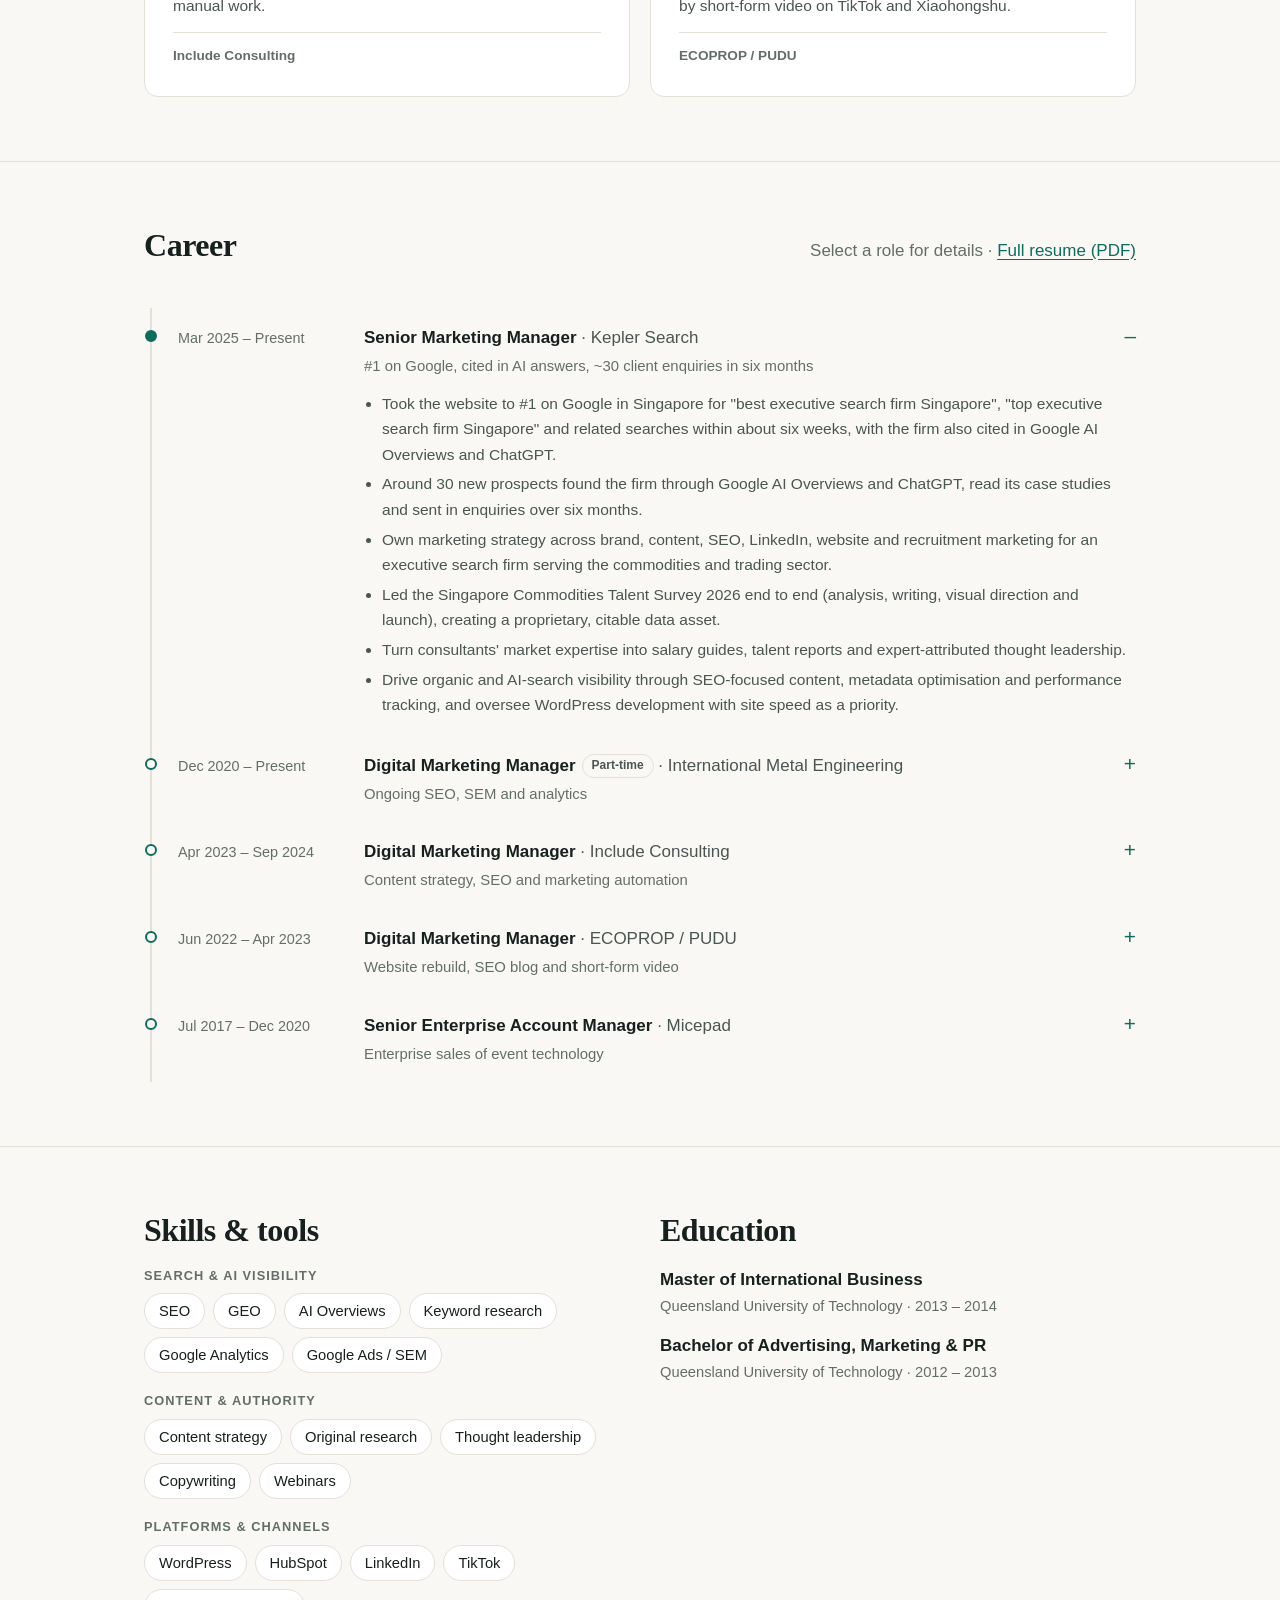
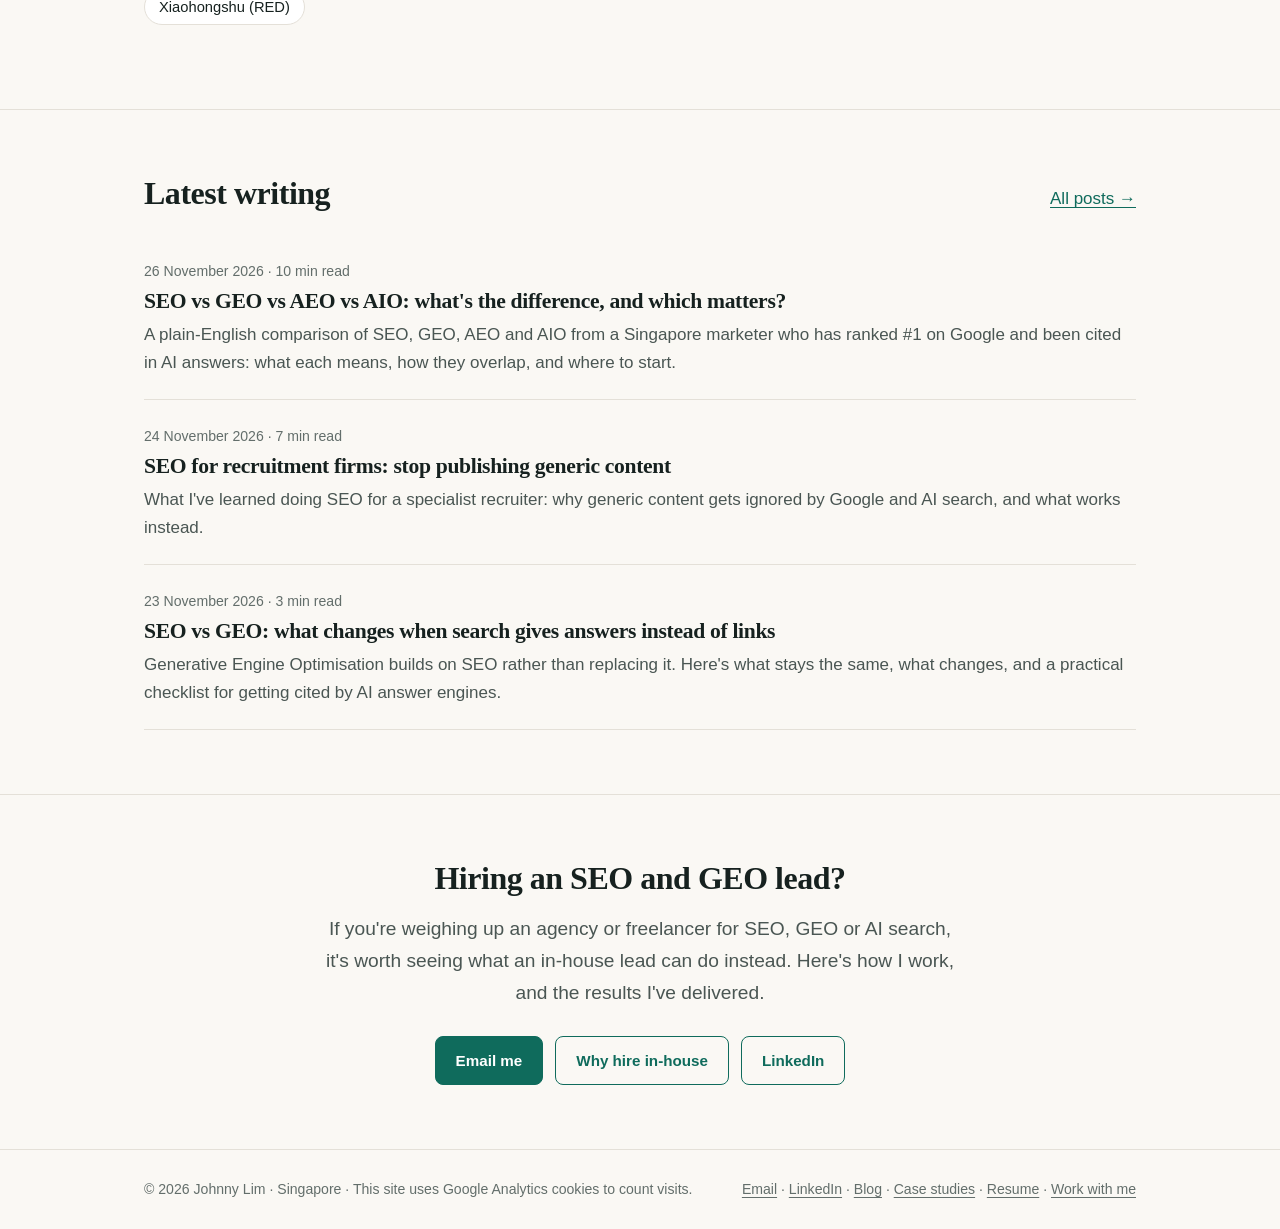
==== commit 78869102: "Draft: new headshot (photo 4) across About, author boxes and schema Tighter head-and-shoulders crop " ====
--- a/index.html
+++ b/index.html
@@ -42,13 +42,12 @@
  "url": "https://johnnylimsg.github.io/",
  "name": "Johnny Lim – SEO & GEO Marketing Manager, Singapore",
  "dateCreated": "2026-11-23T09:00:00+08:00",
- "dateModified": "2026-11-27T14:20:30+08:00",
+ "dateModified": "2026-11-27T14:37:07+08:00",
  "mainEntity": {
   "@type": "Person",
   "@id": "https://johnnylimsg.github.io/#person",
   "name": "Johnny Lim",
   "url": "https://johnnylimsg.github.io/",
-  "email": "mailto:yuantenglim@gmail.com",
   "image": "https://johnnylimsg.github.io/assets/img/johnny-lim.jpg",
   "jobTitle": "Senior Marketing Manager",
   "description": "Singapore-based digital marketing manager specialising in SEO and Generative Engine Optimisation (GEO), helping brands rank in Google and get cited in AI answers.",
@@ -115,7 +114,7 @@
    <h1>I help brands get found in search and cited in AI answers.</h1>
    <p class="lede">I'm Johnny Lim, a Singapore-based digital marketing manager with six years in SEO-led content and website marketing. I pair classic SEO with Generative Engine Optimisation (GEO), so brands show up in Google, AI Overviews, ChatGPT and Perplexity.</p>
    <div class="actions">
-    <a class="btn primary" href="mailto:yuantenglim@gmail.com">Get in touch</a>
+    <a class="btn primary" href="#" data-u="yuantenglim" data-d="gmail.com">Get in touch</a>
     <a class="btn" href="assets/Johnny_Lim_Resume.pdf">Download resume (PDF)</a>
    </div>
   </div>
@@ -135,8 +134,8 @@
 <section id="about">
  <div class="wrap about">
   <picture>
-   <source srcset="assets/img/johnny-lim-224.webp 224w, assets/img/johnny-lim.webp 320w" sizes="(max-width: 800px) 112px, 200px" type="image/webp">
-   <img class="about-photo" src="assets/img/johnny-lim.jpg" srcset="assets/img/johnny-lim-224.jpg 224w, assets/img/johnny-lim.jpg 320w" sizes="(max-width: 800px) 112px, 200px" width="320" height="320" loading="lazy" alt="Johnny Lim, digital marketing manager, in Singapore">
+   <source srcset="assets/img/johnny-lim-224.webp?v=2 224w, assets/img/johnny-lim.webp?v=2 320w" sizes="(max-width: 800px) 112px, 200px" type="image/webp">
+   <img class="about-photo" src="assets/img/johnny-lim.jpg?v=2" srcset="assets/img/johnny-lim-224.jpg?v=2 224w, assets/img/johnny-lim.jpg?v=2 320w" sizes="(max-width: 800px) 112px, 200px" width="320" height="320" loading="lazy" alt="Johnny Lim, digital marketing manager, in Singapore">
   </picture>
   <div>
    <h2>About me</h2>
@@ -294,7 +293,7 @@
   <h2>Hiring an SEO and GEO lead?</h2>
   <p class="lede">If you're weighing up an agency or freelancer for SEO, GEO or AI search, it's worth seeing what an in-house lead can do instead. Here's how I work, and the results I've delivered.</p>
   <div class="actions">
-   <a class="btn primary" href="mailto:yuantenglim@gmail.com">Email me</a>
+   <a class="btn primary" href="#" data-u="yuantenglim" data-d="gmail.com">Email me</a>
    <a class="btn" href="hire/">Why hire in-house</a>
    <a class="btn" href="https://www.linkedin.com/in/johnny-lim-58348558/" rel="me">LinkedIn</a>
   </div>
@@ -304,8 +303,9 @@
 <footer class="site-footer">
  <div class="wrap">
   <span>© 2026 Johnny Lim · Singapore · This site uses Google Analytics cookies to count visits.</span>
-  <span><a href="mailto:yuantenglim@gmail.com">Email</a> · <a href="https://www.linkedin.com/in/johnny-lim-58348558/" rel="me">LinkedIn</a> · <a href="blog/">Blog</a> · <a href="case-studies/">Case studies</a> · <a href="assets/Johnny_Lim_Resume.pdf">Resume</a> · <a href="hire/">Work with me</a></span>
+  <span><a href="#" data-u="yuantenglim" data-d="gmail.com">Email</a> · <a href="https://www.linkedin.com/in/johnny-lim-58348558/" rel="me">LinkedIn</a> · <a href="blog/">Blog</a> · <a href="case-studies/">Case studies</a> · <a href="assets/Johnny_Lim_Resume.pdf">Resume</a> · <a href="hire/">Work with me</a></span>
  </div>
 </footer>
+<script src="assets/email.js" defer></script>
 </body>
 </html>
